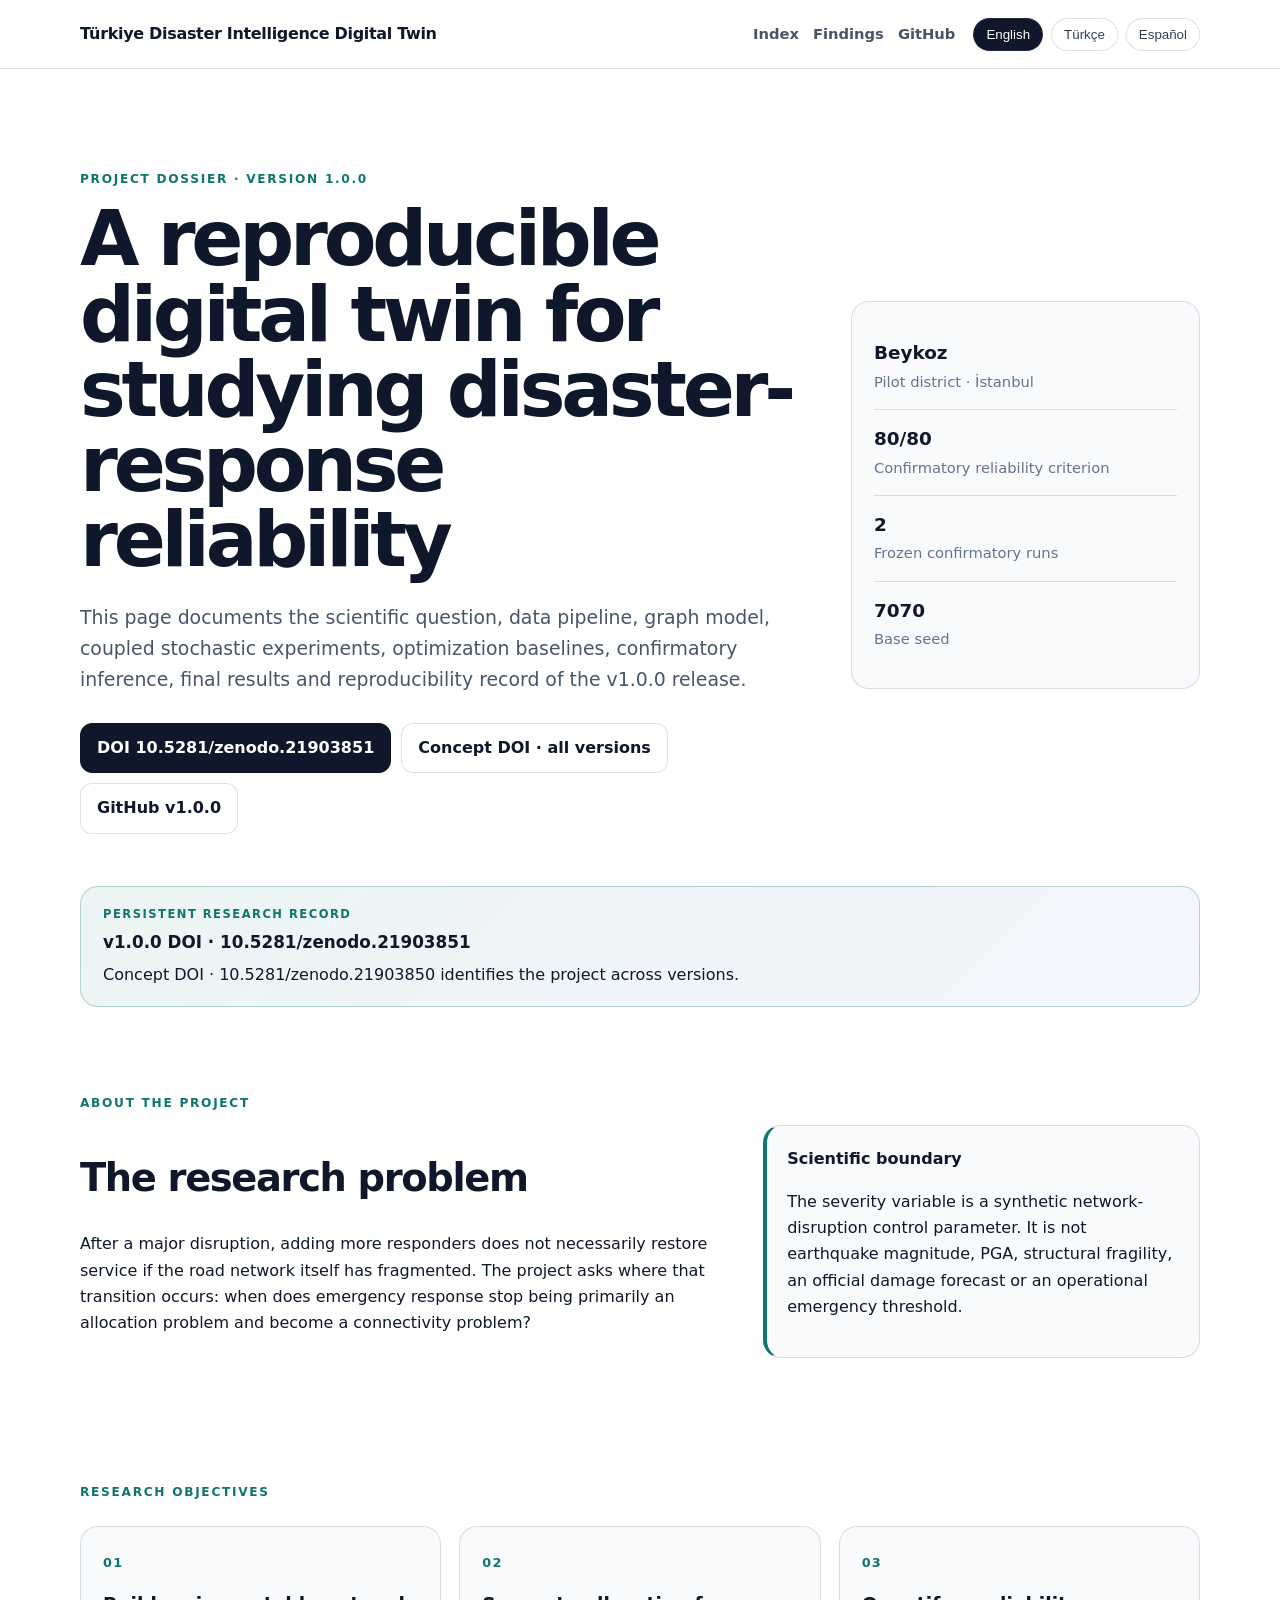
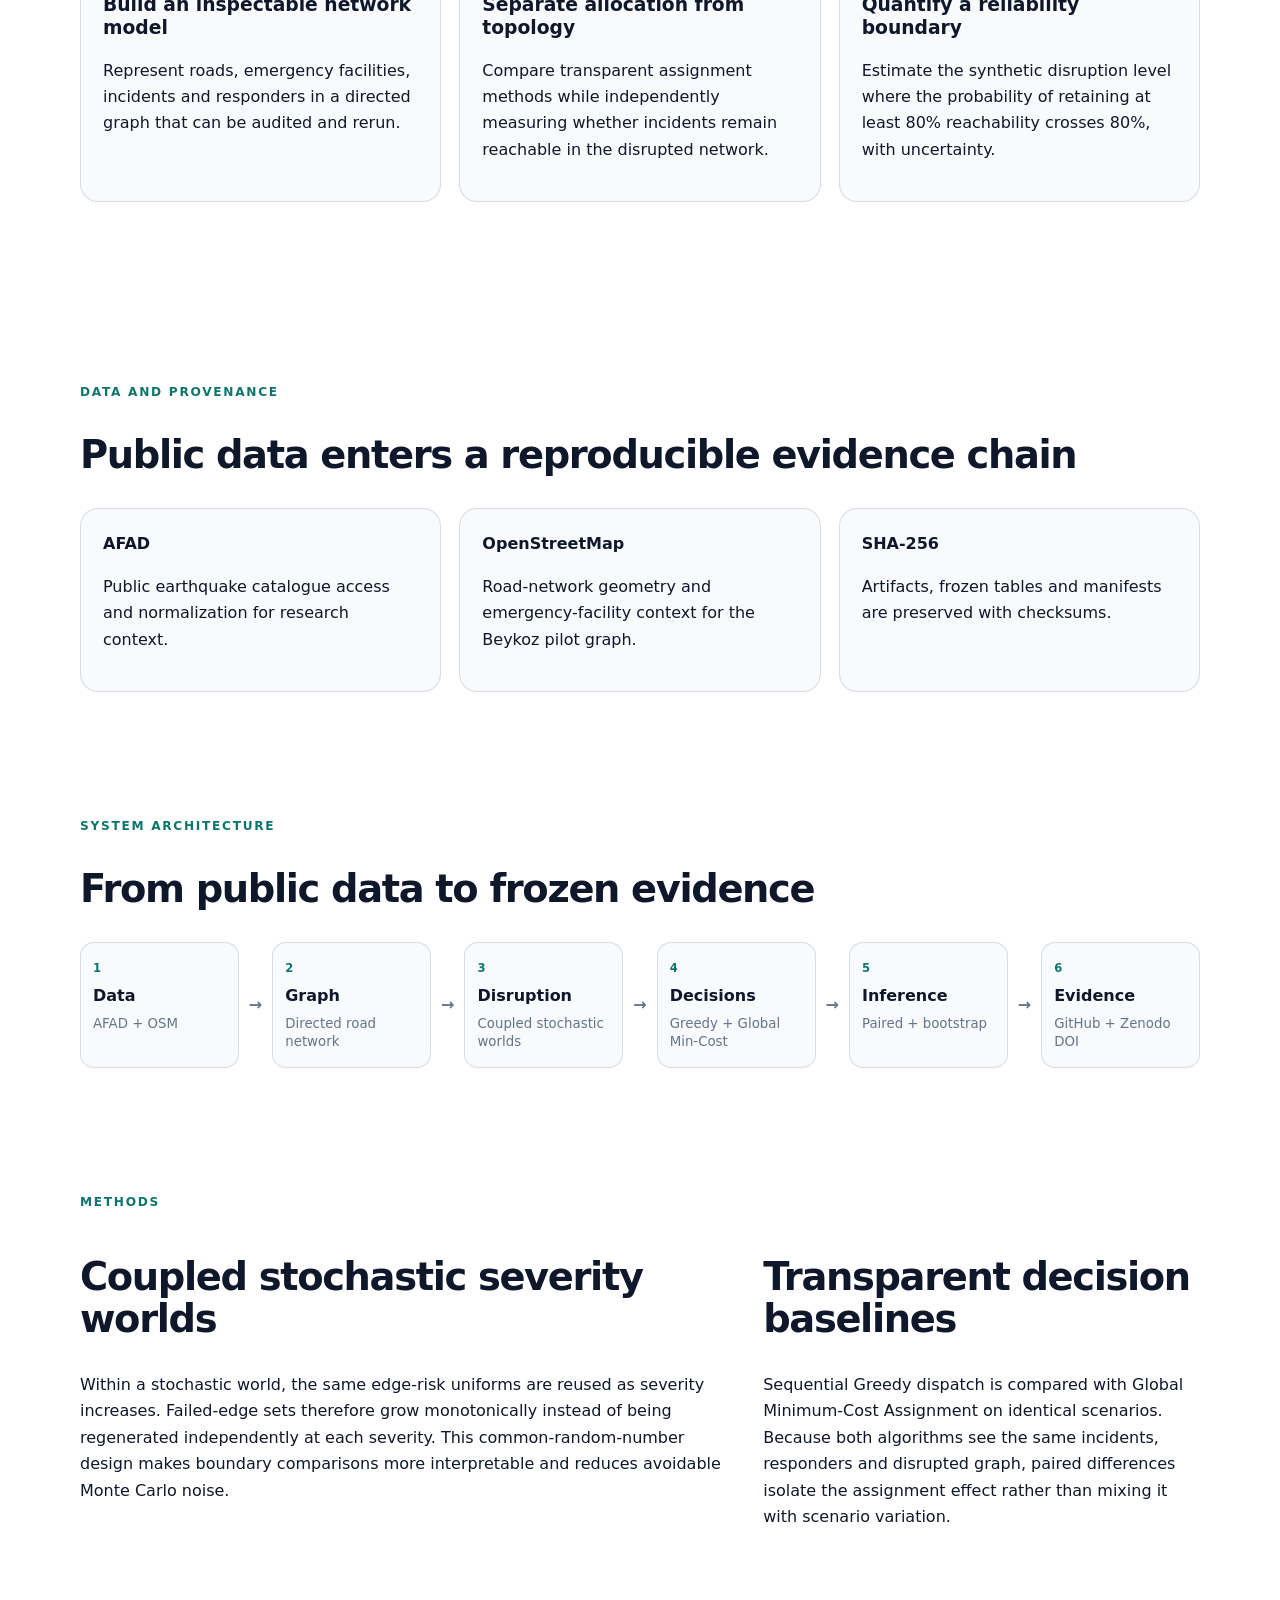
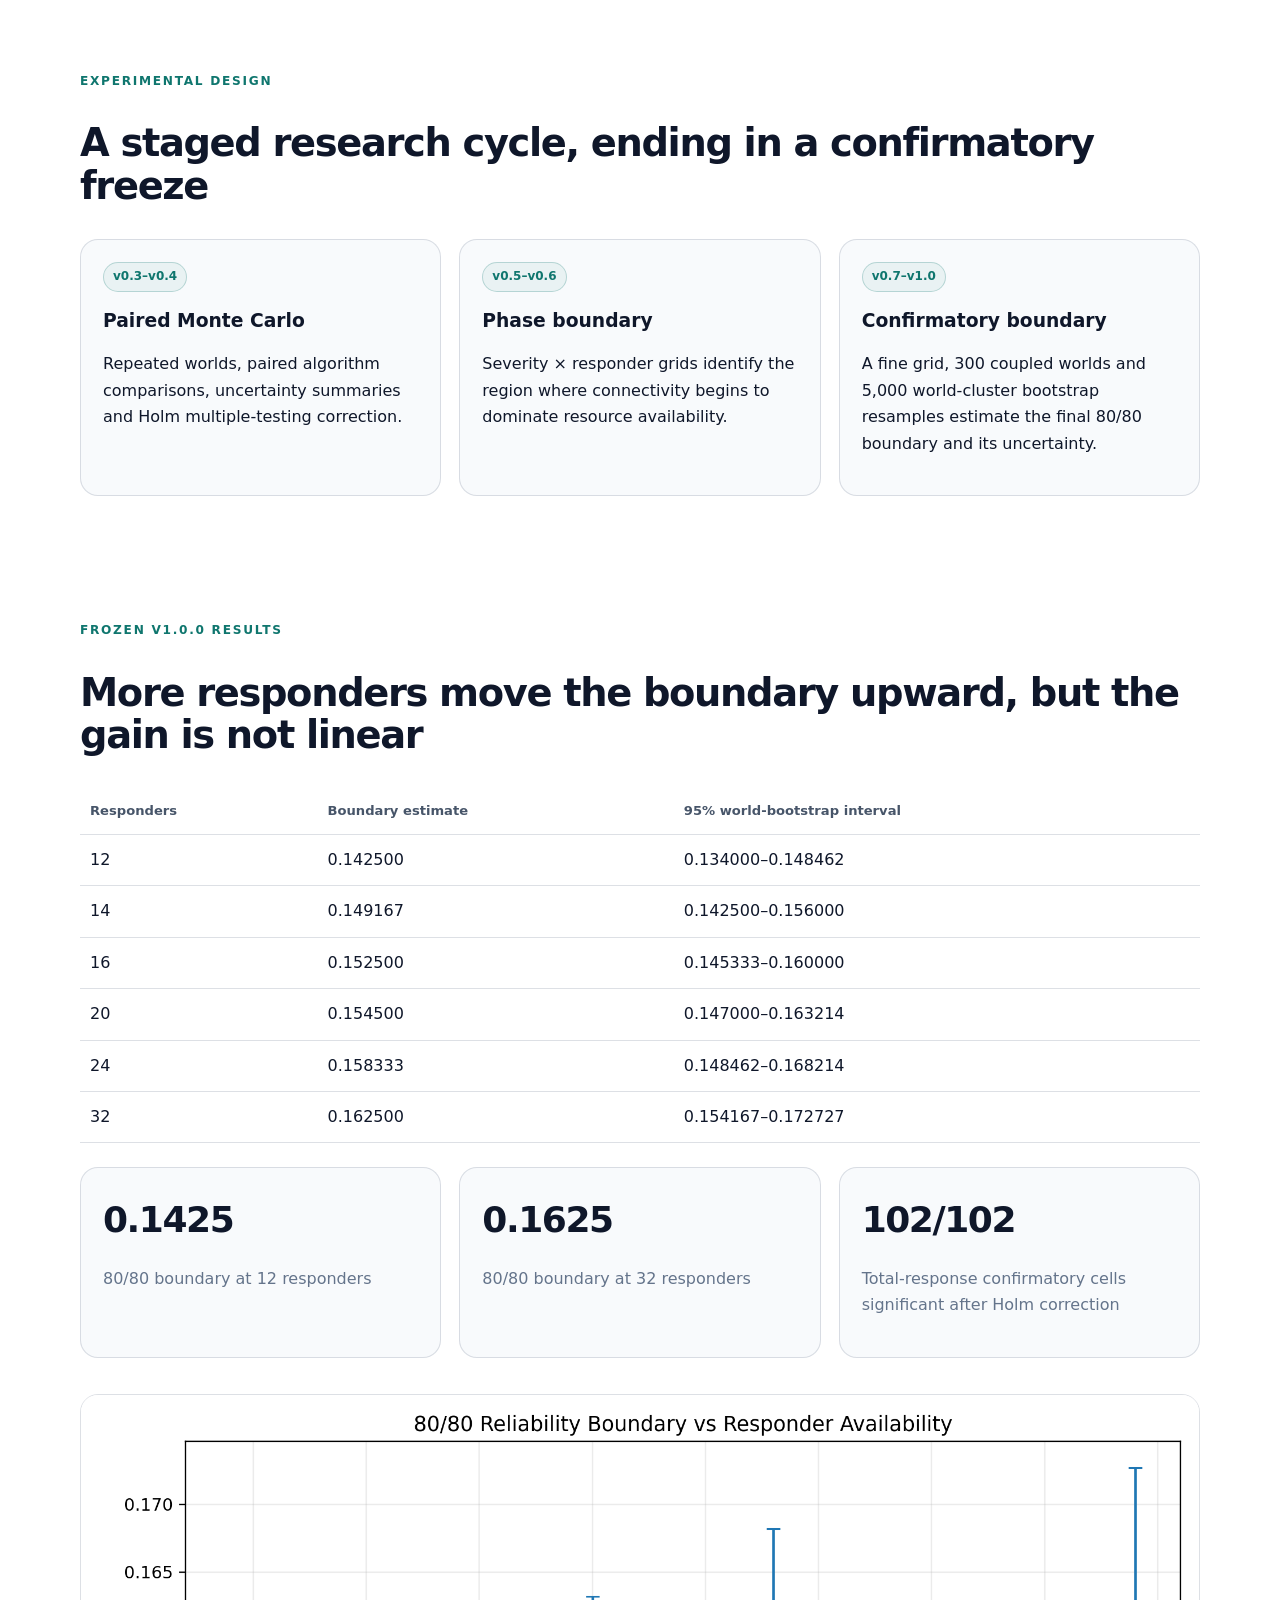
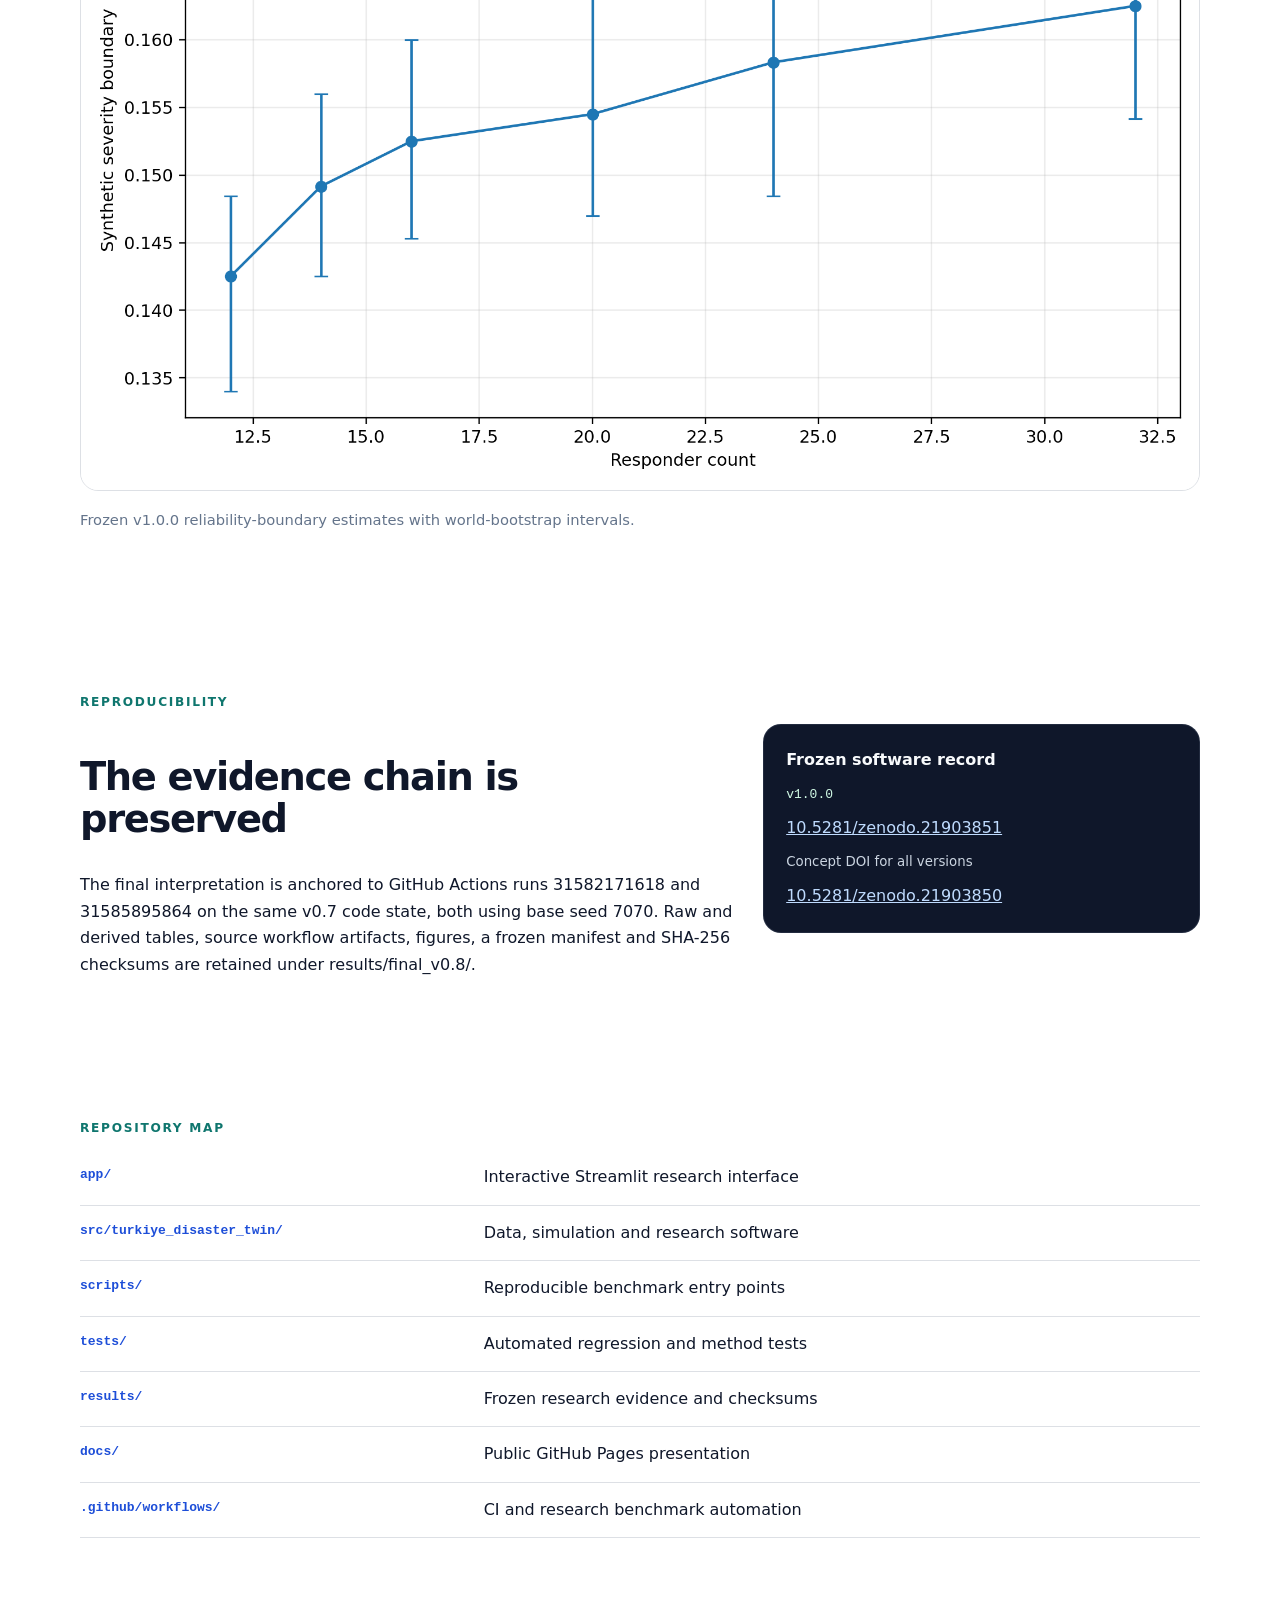
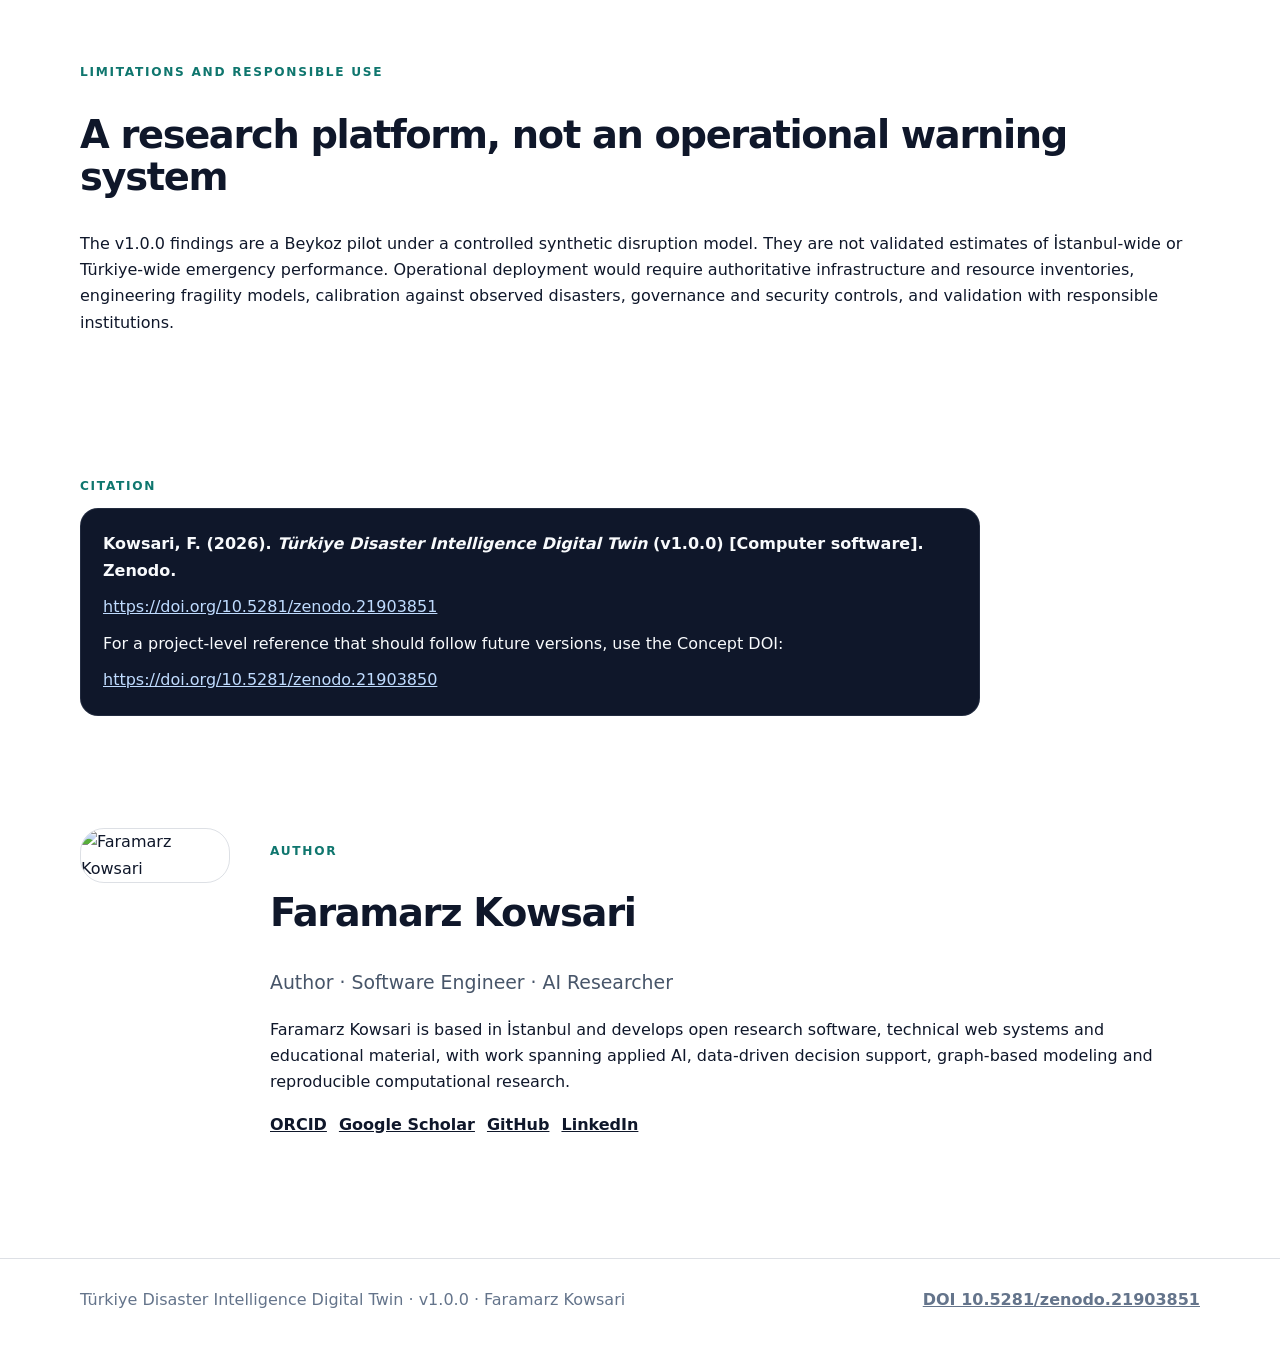
==== docs/project.html @ 9576c562 "Add DOI metadata and complete project documentation" ====
<!doctype html>
<html lang="en">
<head>
  <meta charset="utf-8">
  <meta name="viewport" content="width=device-width,initial-scale=1">
  <title>Project Details | Türkiye Disaster Intelligence Digital Twin v1.0.0</title>
  <meta name="description" content="Detailed architecture, methodology, experimental design, results, reproducibility and citation information for the Türkiye Disaster Intelligence Digital Twin v1.0.0 research release.">
  <meta name="author" content="Faramarz Kowsari">
  <meta name="citation_title" content="Türkiye Disaster Intelligence Digital Twin">
  <meta name="citation_author" content="Faramarz Kowsari">
  <meta name="citation_publication_date" content="2026-08-12">
  <meta name="citation_doi" content="10.5281/zenodo.21903851">
  <meta name="citation_version" content="1.0.0">
  <link rel="cite-as" href="https://doi.org/10.5281/zenodo.21903851">
  <link rel="canonical" href="https://faramarzkowsari.github.io/turkiye-disaster-intelligence-digital-twin/project.html">
  <link rel="stylesheet" href="assets/style.css">
  <script type="application/ld+json">
  {
    "@context": "https://schema.org",
    "@type": "SoftwareSourceCode",
    "name": "Türkiye Disaster Intelligence Digital Twin",
    "version": "1.0.0",
    "identifier": [
      "https://doi.org/10.5281/zenodo.21903851",
      "https://doi.org/10.5281/zenodo.21903850"
    ],
    "codeRepository": "https://github.com/FaramarzKowsari/turkiye-disaster-intelligence-digital-twin",
    "url": "https://faramarzkowsari.github.io/turkiye-disaster-intelligence-digital-twin/project.html",
    "programmingLanguage": "Python",
    "license": "https://opensource.org/license/mit",
    "author": {
      "@type": "Person",
      "name": "Faramarz Kowsari",
      "sameAs": [
        "https://orcid.org/0000-0003-1692-0453",
        "https://github.com/FaramarzKowsari",
        "https://www.linkedin.com/in/faramarzkowsari"
      ]
    }
  }
  </script>
</head>
<body>
<header class="topbar">
  <div class="wrap nav">
    <a class="brand" href="./">Türkiye Disaster Intelligence Digital Twin</a>
    <div class="nav-right">
      <div class="page-links">
        <a href="./" data-en="Index" data-tr="Ana sayfa" data-es="Índice">Index</a>
        <a href="research-findings.html" data-en="Findings" data-tr="Bulgular" data-es="Resultados">Findings</a>
        <a href="https://github.com/FaramarzKowsari/turkiye-disaster-intelligence-digital-twin">GitHub</a>
      </div>
      <div class="lang-switch">
        <button class="lang active" data-lang="en">English</button>
        <button class="lang" data-lang="tr">Türkçe</button>
        <button class="lang" data-lang="es">Español</button>
      </div>
    </div>
  </div>
</header>

<main>
  <section class="hero wrap project-hero">
    <div>
      <p class="eyebrow"
         data-en="PROJECT DOSSIER · VERSION 1.0.0"
         data-tr="PROJE DOSYASI · SÜRÜM 1.0.0"
         data-es="DOSIER DEL PROYECTO · VERSIÓN 1.0.0">PROJECT DOSSIER · VERSION 1.0.0</p>
      <h1 data-en="A reproducible digital twin for studying disaster-response reliability"
          data-tr="Afet müdahale güvenilirliğini incelemek için tekrar üretilebilir bir dijital ikiz"
          data-es="Un gemelo digital reproducible para estudiar la fiabilidad de la respuesta ante desastres">
        A reproducible digital twin for studying disaster-response reliability
      </h1>
      <p class="lead"
         data-en="This page documents the scientific question, data pipeline, graph model, coupled stochastic experiments, optimization baselines, confirmatory inference, final results and reproducibility record of the v1.0.0 release."
         data-tr="Bu sayfa v1.0.0 sürümünün bilimsel sorusunu, veri hattını, graf modelini, eşleştirilmiş stokastik deneylerini, optimizasyon temel yöntemlerini, doğrulayıcı çıkarımını, nihai sonuçlarını ve tekrar üretilebilirlik kaydını belgeler."
         data-es="Esta página documenta la pregunta científica, la canalización de datos, el modelo de grafos, los experimentos estocásticos acoplados, los métodos de optimización, la inferencia confirmatoria, los resultados finales y el registro de reproducibilidad de v1.0.0.">
        This page documents the complete v1.0.0 research chain.
      </p>
      <div class="actions">
        <a class="button primary" href="https://doi.org/10.5281/zenodo.21903851">DOI 10.5281/zenodo.21903851</a>
        <a class="button" href="https://doi.org/10.5281/zenodo.21903850"
           data-en="Concept DOI · all versions" data-tr="Concept DOI · tüm sürümler" data-es="Concept DOI · todas las versiones">Concept DOI · all versions</a>
        <a class="button" href="https://github.com/FaramarzKowsari/turkiye-disaster-intelligence-digital-twin/releases/tag/v1.0.0">GitHub v1.0.0</a>
      </div>
    </div>
    <aside class="hero-card">
      <div class="metric"><strong>Beykoz</strong><span data-en="Pilot district · İstanbul" data-tr="Pilot ilçe · İstanbul" data-es="Distrito piloto · Estambul">Pilot district · İstanbul</span></div>
      <div class="metric"><strong>80/80</strong><span data-en="Confirmatory reliability criterion" data-tr="Doğrulayıcı güvenilirlik ölçütü" data-es="Criterio confirmatorio de fiabilidad">Confirmatory reliability criterion</span></div>
      <div class="metric"><strong>2</strong><span data-en="Frozen confirmatory runs" data-tr="Dondurulmuş doğrulayıcı koşu" data-es="Ejecuciones confirmatorias congeladas">Frozen confirmatory runs</span></div>
      <div class="metric"><strong>7070</strong><span data-en="Base seed" data-tr="Temel tohum" data-es="Semilla base">Base seed</span></div>
    </aside>
  </section>

  <section class="wrap doi-banner">
    <div>
      <span class="kicker" data-en="PERSISTENT RESEARCH RECORD" data-tr="KALICI ARAŞTIRMA KAYDI" data-es="REGISTRO PERSISTENTE DE INVESTIGACIÓN">PERSISTENT RESEARCH RECORD</span>
      <strong>v1.0.0 DOI · 10.5281/zenodo.21903851</strong>
      <span data-en="Concept DOI · 10.5281/zenodo.21903850 identifies the project across versions."
            data-tr="Concept DOI · 10.5281/zenodo.21903850 projenin tüm sürümlerini temsil eder."
            data-es="Concept DOI · 10.5281/zenodo.21903850 identifica el proyecto a través de todas sus versiones.">
        Concept DOI · 10.5281/zenodo.21903850 identifies the project across versions.
      </span>
    </div>
  </section>

  <section class="section wrap" id="about">
    <p class="eyebrow" data-en="ABOUT THE PROJECT" data-tr="PROJE HAKKINDA" data-es="SOBRE EL PROYECTO">ABOUT THE PROJECT</p>
    <div class="two-col">
      <div>
        <h2 data-en="The research problem" data-tr="Araştırma problemi" data-es="El problema de investigación">The research problem</h2>
        <p data-en="After a major disruption, adding more responders does not necessarily restore service if the road network itself has fragmented. The project asks where that transition occurs: when does emergency response stop being primarily an allocation problem and become a connectivity problem?"
           data-tr="Büyük bir kesintiden sonra daha fazla müdahale ekibi eklemek, yol ağı parçalanmışsa hizmeti mutlaka geri getirmez. Proje şu geçişi araştırır: acil müdahale ne zaman ağırlıklı olarak bir kaynak atama problemi olmaktan çıkar ve bağlantılılık problemine dönüşür?"
           data-es="Tras una gran interrupción, añadir más recursos no restablece necesariamente el servicio si la propia red viaria se ha fragmentado. El proyecto estudia dónde aparece esa transición: cuándo la respuesta deja de ser principalmente un problema de asignación y pasa a ser un problema de conectividad.">
          After a major disruption, adding more responders does not necessarily restore service if the road network itself has fragmented.
        </p>
      </div>
      <div class="callout">
        <strong data-en="Scientific boundary" data-tr="Bilimsel sınır" data-es="Límite científico">Scientific boundary</strong>
        <p data-en="The severity variable is a synthetic network-disruption control parameter. It is not earthquake magnitude, PGA, structural fragility, an official damage forecast or an operational emergency threshold."
           data-tr="Severity değişkeni sentetik bir ağ kesintisi kontrol parametresidir. Deprem büyüklüğü, PGA, yapısal kırılganlık, resmî hasar tahmini veya operasyonel acil durum eşiği değildir."
           data-es="La variable de severidad es un parámetro sintético de interrupción de red. No es magnitud sísmica, PGA, fragilidad estructural, una previsión oficial de daños ni un umbral operativo de emergencia.">
          The severity variable is synthetic and must not be interpreted as earthquake magnitude.
        </p>
      </div>
    </div>
  </section>

  <section class="section wrap">
    <p class="eyebrow" data-en="RESEARCH OBJECTIVES" data-tr="ARAŞTIRMA HEDEFLERİ" data-es="OBJETIVOS DE INVESTIGACIÓN">RESEARCH OBJECTIVES</p>
    <div class="grid">
      <article class="card"><span class="index">01</span><h3 data-en="Build an inspectable network model" data-tr="Denetlenebilir ağ modeli kurmak" data-es="Construir un modelo de red inspeccionable">Build an inspectable network model</h3><p data-en="Represent roads, emergency facilities, incidents and responders in a directed graph that can be audited and rerun." data-tr="Yolları, acil tesisleri, olayları ve müdahale ekiplerini denetlenebilir ve yeniden çalıştırılabilir yönlü bir graf içinde temsil etmek." data-es="Representar carreteras, instalaciones de emergencia, incidentes y recursos en un grafo dirigido auditable y reproducible.">Represent the response system as an auditable directed graph.</p></article>
      <article class="card"><span class="index">02</span><h3 data-en="Separate allocation from topology" data-tr="Atamayı topolojiden ayırmak" data-es="Separar asignación y topología">Separate allocation from topology</h3><p data-en="Compare transparent assignment methods while independently measuring whether incidents remain reachable in the disrupted network." data-tr="Şeffaf atama yöntemlerini karşılaştırırken olayların kesintili ağda erişilebilir kalıp kalmadığını bağımsız olarak ölçmek." data-es="Comparar métodos transparentes de asignación midiendo por separado si los incidentes siguen siendo alcanzables en la red interrumpida.">Measure algorithmic efficiency separately from network reachability.</p></article>
      <article class="card"><span class="index">03</span><h3 data-en="Quantify a reliability boundary" data-tr="Güvenilirlik sınırını nicelleştirmek" data-es="Cuantificar una frontera de fiabilidad">Quantify a reliability boundary</h3><p data-en="Estimate the synthetic disruption level where the probability of retaining at least 80% reachability crosses 80%, with uncertainty." data-tr="En az %80 erişilebilirliğin korunma olasılığının %80 sınırını geçtiği sentetik kesinti düzeyini belirsizlikle birlikte tahmin etmek." data-es="Estimar, con incertidumbre, el nivel sintético de interrupción en el que la probabilidad de conservar al menos un 80% de accesibilidad cruza el 80%.">Estimate the 80/80 service-reliability boundary with uncertainty.</p></article>
    </div>
  </section>

  <section class="section wrap" id="data">
    <p class="eyebrow" data-en="DATA AND PROVENANCE" data-tr="VERİ VE KAYNAK İZLENEBİLİRLİĞİ" data-es="DATOS Y PROCEDENCIA">DATA AND PROVENANCE</p>
    <h2 data-en="Public data enters a reproducible evidence chain" data-tr="Açık veri tekrar üretilebilir bir kanıt zincirine girer" data-es="Los datos públicos entran en una cadena reproducible de evidencia">Public data enters a reproducible evidence chain</h2>
    <div class="mini-grid">
      <div class="card"><strong>AFAD</strong><p data-en="Public earthquake catalogue access and normalization for research context." data-tr="Araştırma bağlamı için açık deprem katalog erişimi ve normalizasyonu." data-es="Acceso y normalización del catálogo público de terremotos para contexto de investigación.">Public earthquake catalogue access and normalization.</p></div>
      <div class="card"><strong>OpenStreetMap</strong><p data-en="Road-network geometry and emergency-facility context for the Beykoz pilot graph." data-tr="Beykoz pilot grafı için yol ağı geometrisi ve acil tesis bağlamı." data-es="Geometría de la red viaria y contexto de instalaciones de emergencia para el grafo piloto de Beykoz.">Road-network geometry and emergency-facility context.</p></div>
      <div class="card"><strong>SHA-256</strong><p data-en="Artifacts, frozen tables and manifests are preserved with checksums." data-tr="Artifact'ler, dondurulmuş tablolar ve manifestler checksum ile korunur." data-es="Los artefactos, tablas congeladas y manifiestos se conservan con checksums.">Frozen evidence is accompanied by integrity hashes.</p></div>
    </div>
  </section>

  <section class="section wrap" id="architecture">
    <p class="eyebrow" data-en="SYSTEM ARCHITECTURE" data-tr="SİSTEM MİMARİSİ" data-es="ARQUITECTURA DEL SISTEMA">SYSTEM ARCHITECTURE</p>
    <h2 data-en="From public data to frozen evidence" data-tr="Açık veriden dondurulmuş kanıta" data-es="De datos públicos a evidencia congelada">From public data to frozen evidence</h2>
    <div class="flow">
      <div class="flow-node"><span>1</span><strong data-en="Data" data-tr="Veri" data-es="Datos">Data</strong><small>AFAD + OSM</small></div>
      <div class="flow-arrow">→</div>
      <div class="flow-node"><span>2</span><strong data-en="Graph" data-tr="Graf" data-es="Grafo">Graph</strong><small data-en="Directed road network" data-tr="Yönlü yol ağı" data-es="Red viaria dirigida">Directed road network</small></div>
      <div class="flow-arrow">→</div>
      <div class="flow-node"><span>3</span><strong data-en="Disruption" data-tr="Kesinti" data-es="Interrupción">Disruption</strong><small data-en="Coupled stochastic worlds" data-tr="Eşleştirilmiş stokastik dünyalar" data-es="Mundos estocásticos acoplados">Coupled stochastic worlds</small></div>
      <div class="flow-arrow">→</div>
      <div class="flow-node"><span>4</span><strong data-en="Decisions" data-tr="Kararlar" data-es="Decisiones">Decisions</strong><small>Greedy + Global Min-Cost</small></div>
      <div class="flow-arrow">→</div>
      <div class="flow-node"><span>5</span><strong data-en="Inference" data-tr="Çıkarım" data-es="Inferencia">Inference</strong><small>Paired + bootstrap</small></div>
      <div class="flow-arrow">→</div>
      <div class="flow-node"><span>6</span><strong data-en="Evidence" data-tr="Kanıt" data-es="Evidencia">Evidence</strong><small>GitHub + Zenodo DOI</small></div>
    </div>
  </section>

  <section class="section wrap" id="methods">
    <p class="eyebrow" data-en="METHODS" data-tr="YÖNTEMLER" data-es="MÉTODOS">METHODS</p>
    <div class="two-col">
      <div>
        <h2 data-en="Coupled stochastic severity worlds" data-tr="Eşleştirilmiş stokastik şiddet dünyaları" data-es="Mundos estocásticos de severidad acoplada">Coupled stochastic severity worlds</h2>
        <p data-en="Within a stochastic world, the same edge-risk uniforms are reused as severity increases. Failed-edge sets therefore grow monotonically instead of being regenerated independently at each severity. This common-random-number design makes boundary comparisons more interpretable and reduces avoidable Monte Carlo noise."
           data-tr="Bir stokastik dünya içinde şiddet arttıkça aynı kenar risk uniformları yeniden kullanılır. Böylece başarısız kenar kümeleri her şiddette bağımsız olarak yeniden üretilmek yerine monoton biçimde büyür. Bu ortak rastgele sayı tasarımı sınır karşılaştırmalarını daha yorumlanabilir kılar ve gereksiz Monte Carlo gürültüsünü azaltır."
           data-es="Dentro de un mismo mundo estocástico se reutilizan los mismos uniformes de riesgo de arista a medida que aumenta la severidad. Los conjuntos de aristas fallidas crecen de forma monótona en lugar de regenerarse de manera independiente. El uso de números aleatorios comunes hace más interpretable la comparación de fronteras y reduce ruido Monte Carlo evitable.">
          The same stochastic world is progressively stressed across severity.
        </p>
      </div>
      <div>
        <h2 data-en="Transparent decision baselines" data-tr="Şeffaf karar temel yöntemleri" data-es="Métodos de decisión transparentes">Transparent decision baselines</h2>
        <p data-en="Sequential Greedy dispatch is compared with Global Minimum-Cost Assignment on identical scenarios. Because both algorithms see the same incidents, responders and disrupted graph, paired differences isolate the assignment effect rather than mixing it with scenario variation."
           data-tr="Sıralı Greedy ataması, aynı senaryolarda Global Minimum-Cost Assignment ile karşılaştırılır. Her iki algoritma aynı olayları, ekipleri ve kesintili grafı gördüğü için eşleştirilmiş farklar senaryo değişkenliğini değil atama etkisini izole eder."
           data-es="El despacho Greedy secuencial se compara con Global Minimum-Cost Assignment sobre escenarios idénticos. Como ambos algoritmos observan los mismos incidentes, recursos y grafo interrumpido, las diferencias emparejadas aíslan el efecto de asignación en lugar de mezclarlo con la variación del escenario.">
          Greedy and Global Minimum-Cost Assignment are compared on identical scenarios.
        </p>
      </div>
    </div>
  </section>

  <section class="section wrap" id="experiments">
    <p class="eyebrow" data-en="EXPERIMENTAL DESIGN" data-tr="DENEY TASARIMI" data-es="DISEÑO EXPERIMENTAL">EXPERIMENTAL DESIGN</p>
    <h2 data-en="A staged research cycle, ending in a confirmatory freeze" data-tr="Doğrulayıcı dondurma ile biten aşamalı araştırma döngüsü" data-es="Un ciclo de investigación por etapas que termina en una congelación confirmatoria">A staged research cycle, ending in a confirmatory freeze</h2>
    <div class="step-grid">
      <article class="card"><span class="pill">v0.3–v0.4</span><h3 data-en="Paired Monte Carlo" data-tr="Eşleştirilmiş Monte Carlo" data-es="Monte Carlo emparejado">Paired Monte Carlo</h3><p data-en="Repeated worlds, paired algorithm comparisons, uncertainty summaries and Holm multiple-testing correction." data-tr="Tekrarlanan dünyalar, eşleştirilmiş algoritma karşılaştırmaları, belirsizlik özetleri ve Holm çoklu test düzeltmesi." data-es="Mundos repetidos, comparaciones emparejadas, resúmenes de incertidumbre y corrección de Holm.">Repeated-world inference and corrected paired comparisons.</p></article>
      <article class="card"><span class="pill">v0.5–v0.6</span><h3 data-en="Phase boundary" data-tr="Faz sınırı" data-es="Frontera de fase">Phase boundary</h3><p data-en="Severity × responder grids identify the region where connectivity begins to dominate resource availability." data-tr="Şiddet × ekip ızgaraları, bağlantılılığın kaynak mevcudiyetine baskın olmaya başladığı bölgeyi belirler." data-es="Las cuadrículas severidad × recursos identifican la zona donde la conectividad empieza a dominar la disponibilidad de recursos.">Severity-resource grids expose a transition region.</p></article>
      <article class="card"><span class="pill">v0.7–v1.0</span><h3 data-en="Confirmatory boundary" data-tr="Doğrulayıcı sınır" data-es="Frontera confirmatoria">Confirmatory boundary</h3><p data-en="A fine grid, 300 coupled worlds and 5,000 world-cluster bootstrap resamples estimate the final 80/80 boundary and its uncertainty." data-tr="İnce ızgara, 300 eşleştirilmiş dünya ve 5.000 dünya-küme bootstrap yeniden örneklemesi nihai 80/80 sınırını ve belirsizliğini tahmin eder." data-es="Una cuadrícula fina, 300 mundos acoplados y 5.000 remuestreos bootstrap por mundo estiman la frontera final 80/80 y su incertidumbre.">Fine-grid confirmation closes the final boundary.</p></article>
    </div>
  </section>

  <section class="section wrap" id="results">
    <p class="eyebrow" data-en="FROZEN V1.0.0 RESULTS" data-tr="DONDURULMUŞ V1.0.0 SONUÇLARI" data-es="RESULTADOS CONGELADOS DE V1.0.0">FROZEN V1.0.0 RESULTS</p>
    <h2 data-en="More responders move the boundary upward, but the gain is not linear" data-tr="Daha fazla ekip sınırı yükseltir; ancak kazanç doğrusal değildir" data-es="Más recursos elevan la frontera, pero la ganancia no es lineal">More responders move the boundary upward, but the gain is not linear</h2>
    <div class="table-wrap">
      <table>
        <thead><tr><th data-en="Responders" data-tr="Müdahale ekibi" data-es="Recursos">Responders</th><th data-en="Boundary estimate" data-tr="Sınır tahmini" data-es="Frontera estimada">Boundary estimate</th><th data-en="95% world-bootstrap interval" data-tr="%95 dünya-bootstrap aralığı" data-es="Intervalo bootstrap por mundo del 95%">95% world-bootstrap interval</th></tr></thead>
        <tbody>
          <tr><td>12</td><td>0.142500</td><td>0.134000–0.148462</td></tr>
          <tr><td>14</td><td>0.149167</td><td>0.142500–0.156000</td></tr>
          <tr><td>16</td><td>0.152500</td><td>0.145333–0.160000</td></tr>
          <tr><td>20</td><td>0.154500</td><td>0.147000–0.163214</td></tr>
          <tr><td>24</td><td>0.158333</td><td>0.148462–0.168214</td></tr>
          <tr><td>32</td><td>0.162500</td><td>0.154167–0.172727</td></tr>
        </tbody>
      </table>
    </div>
    <div class="finding-grid top-gap">
      <div class="card"><div class="big-number">0.1425</div><p class="muted" data-en="80/80 boundary at 12 responders" data-tr="12 ekipte 80/80 sınırı" data-es="Frontera 80/80 con 12 recursos">80/80 boundary at 12 responders</p></div>
      <div class="card"><div class="big-number">0.1625</div><p class="muted" data-en="80/80 boundary at 32 responders" data-tr="32 ekipte 80/80 sınırı" data-es="Frontera 80/80 con 32 recursos">80/80 boundary at 32 responders</p></div>
      <div class="card"><div class="big-number">102/102</div><p class="muted" data-en="Total-response confirmatory cells significant after Holm correction" data-tr="Holm düzeltmesi sonrası anlamlı toplam müdahale hücreleri" data-es="Celdas confirmatorias de respuesta total significativas tras Holm">Confirmatory cells significant after Holm correction</p></div>
    </div>
    <figure><img src="assets/research/boundary_vs_responders.png" alt="Reliability boundary versus responder availability"><figcaption data-en="Frozen v1.0.0 reliability-boundary estimates with world-bootstrap intervals." data-tr="Dünya-bootstrap aralıklarıyla dondurulmuş v1.0.0 güvenilirlik sınırı tahminleri." data-es="Estimaciones congeladas de la frontera de fiabilidad v1.0.0 con intervalos bootstrap por mundo.">Frozen reliability-boundary estimates.</figcaption></figure>
  </section>

  <section class="section wrap" id="reproducibility">
    <p class="eyebrow" data-en="REPRODUCIBILITY" data-tr="TEKRAR ÜRETİLEBİLİRLİK" data-es="REPRODUCIBILIDAD">REPRODUCIBILITY</p>
    <div class="two-col">
      <div>
        <h2 data-en="The evidence chain is preserved" data-tr="Kanıt zinciri korunur" data-es="La cadena de evidencia se conserva">The evidence chain is preserved</h2>
        <p data-en="The final interpretation is anchored to GitHub Actions runs 31582171618 and 31585895864 on the same v0.7 code state, both using base seed 7070. Raw and derived tables, source workflow artifacts, figures, a frozen manifest and SHA-256 checksums are retained under results/final_v0.8/."
           data-tr="Nihai yorum aynı v0.7 kod durumunda, 7070 temel tohumu ile çalışan 31582171618 ve 31585895864 GitHub Actions koşularına dayanır. Ham ve türetilmiş tablolar, workflow artifact'leri, şekiller, dondurulmuş manifest ve SHA-256 checksum'ları results/final_v0.8/ altında korunur."
           data-es="La interpretación final está anclada a las ejecuciones de GitHub Actions 31582171618 y 31585895864 sobre el mismo estado de código v0.7 y semilla base 7070. Las tablas, artefactos, figuras, manifiesto congelado y checksums SHA-256 se conservan en results/final_v0.8/.">
          The final evidence is traceable to two frozen GitHub Actions runs.
        </p>
      </div>
      <div class="citation-box">
        <strong data-en="Frozen software record" data-tr="Dondurulmuş yazılım kaydı" data-es="Registro de software congelado">Frozen software record</strong>
        <code>v1.0.0</code>
        <a href="https://doi.org/10.5281/zenodo.21903851">10.5281/zenodo.21903851</a>
        <small data-en="Concept DOI for all versions" data-tr="Tüm sürümler için Concept DOI" data-es="Concept DOI para todas las versiones">Concept DOI for all versions</small>
        <a href="https://doi.org/10.5281/zenodo.21903850">10.5281/zenodo.21903850</a>
      </div>
    </div>
  </section>

  <section class="section wrap" id="repository">
    <p class="eyebrow" data-en="REPOSITORY MAP" data-tr="REPOSITORY HARİTASI" data-es="MAPA DEL REPOSITORIO">REPOSITORY MAP</p>
    <div class="codepath"><code>app/</code><span data-en="Interactive Streamlit research interface" data-tr="Etkileşimli Streamlit araştırma arayüzü" data-es="Interfaz interactiva de investigación Streamlit">Interactive Streamlit research interface</span></div>
    <div class="codepath"><code>src/turkiye_disaster_twin/</code><span data-en="Data, simulation and research software" data-tr="Veri, simülasyon ve araştırma yazılımı" data-es="Software de datos, simulación e investigación">Data, simulation and research software</span></div>
    <div class="codepath"><code>scripts/</code><span data-en="Reproducible benchmark entry points" data-tr="Tekrar üretilebilir benchmark giriş noktaları" data-es="Puntos de entrada reproducibles para benchmarks">Reproducible benchmark entry points</span></div>
    <div class="codepath"><code>tests/</code><span data-en="Automated regression and method tests" data-tr="Otomatik regresyon ve yöntem testleri" data-es="Pruebas automatizadas de regresión y método">Automated regression and method tests</span></div>
    <div class="codepath"><code>results/</code><span data-en="Frozen research evidence and checksums" data-tr="Dondurulmuş araştırma kanıtı ve checksum'lar" data-es="Evidencia congelada y checksums">Frozen research evidence and checksums</span></div>
    <div class="codepath"><code>docs/</code><span data-en="Public GitHub Pages presentation" data-tr="Açık GitHub Pages sunumu" data-es="Presentación pública en GitHub Pages">Public GitHub Pages presentation</span></div>
    <div class="codepath"><code>.github/workflows/</code><span data-en="CI and research benchmark automation" data-tr="CI ve araştırma benchmark otomasyonu" data-es="Automatización de CI y benchmarks">CI and research benchmark automation</span></div>
  </section>

  <section class="section wrap" id="limitations">
    <p class="eyebrow" data-en="LIMITATIONS AND RESPONSIBLE USE" data-tr="SINIRLILIKLAR VE SORUMLU KULLANIM" data-es="LIMITACIONES Y USO RESPONSABLE">LIMITATIONS AND RESPONSIBLE USE</p>
    <h2 data-en="A research platform, not an operational warning system" data-tr="Operasyonel uyarı sistemi değil, araştırma platformu" data-es="Una plataforma de investigación, no un sistema operativo de alerta">A research platform, not an operational warning system</h2>
    <p data-en="The v1.0.0 findings are a Beykoz pilot under a controlled synthetic disruption model. They are not validated estimates of İstanbul-wide or Türkiye-wide emergency performance. Operational deployment would require authoritative infrastructure and resource inventories, engineering fragility models, calibration against observed disasters, governance and security controls, and validation with responsible institutions."
       data-tr="v1.0.0 bulguları kontrollü sentetik kesinti modeli altındaki Beykoz pilotuna aittir. İstanbul veya Türkiye geneline doğrulanmış acil müdahale performansı tahminleri değildir. Operasyonel kullanım; yetkili altyapı ve kaynak envanterlerini, mühendislik kırılganlık modellerini, gerçek afetlerle kalibrasyonu, yönetişim ve güvenlik kontrollerini ve sorumlu kurumlarla doğrulamayı gerektirir."
       data-es="Los resultados de v1.0.0 corresponden a un piloto de Beykoz bajo un modelo sintético controlado. No constituyen estimaciones validadas del rendimiento de emergencia para todo Estambul o Türkiye. Un despliegue operativo requeriría inventarios oficiales, modelos de fragilidad de ingeniería, calibración con desastres observados, controles de gobernanza y seguridad y validación institucional.">
      The results demonstrate a reproducible computational method rather than validated operational performance.
    </p>
  </section>

  <section class="section wrap" id="citation">
    <p class="eyebrow" data-en="CITATION" data-tr="ATIF" data-es="CITA">CITATION</p>
    <div class="citation-box wide">
      <strong>Kowsari, F. (2026). <em>Türkiye Disaster Intelligence Digital Twin</em> (v1.0.0) [Computer software]. Zenodo.</strong>
      <a href="https://doi.org/10.5281/zenodo.21903851">https://doi.org/10.5281/zenodo.21903851</a>
      <span data-en="For a project-level reference that should follow future versions, use the Concept DOI:"
            data-tr="Gelecekteki sürümleri de takip edecek proje düzeyi atıf için Concept DOI kullanın:"
            data-es="Para una referencia al proyecto que siga las versiones futuras, utilice el Concept DOI:">
        For a project-level reference that should follow future versions, use the Concept DOI:
      </span>
      <a href="https://doi.org/10.5281/zenodo.21903850">https://doi.org/10.5281/zenodo.21903850</a>
    </div>
  </section>

  <section class="section wrap author" id="author">
    <img src="https://avatars.githubusercontent.com/u/105053743?v=4&s=512" alt="Faramarz Kowsari">
    <div>
      <p class="eyebrow" data-en="AUTHOR" data-tr="YAZAR" data-es="AUTOR">AUTHOR</p>
      <h2>Faramarz Kowsari</h2>
      <p class="lead" data-en="Author · Software Engineer · AI Researcher" data-tr="Yazar · Yazılım Mühendisi · Yapay Zekâ Araştırmacısı" data-es="Autor · Ingeniero de Software · Investigador en Inteligencia Artificial">Author · Software Engineer · AI Researcher</p>
      <p data-en="Faramarz Kowsari is based in İstanbul and develops open research software, technical web systems and educational material, with work spanning applied AI, data-driven decision support, graph-based modeling and reproducible computational research."
         data-tr="Faramarz Kowsari İstanbul'da yaşamaktadır; uygulamalı yapay zekâ, veriye dayalı karar desteği, graf tabanlı modelleme ve tekrar üretilebilir hesaplamalı araştırma alanlarında açık araştırma yazılımları, teknik web sistemleri ve eğitim materyalleri geliştirir."
         data-es="Faramarz Kowsari reside en Estambul y desarrolla software abierto de investigación, sistemas web técnicos y material educativo, con trabajo en IA aplicada, apoyo a decisiones basado en datos, modelado con grafos e investigación computacional reproducible.">
        Faramarz Kowsari is based in İstanbul and develops open research software and technical research systems.
      </p>
      <div class="profiles">
        <a href="https://orcid.org/0000-0003-1692-0453">ORCID</a>
        <a href="https://scholar.google.com/citations?user=G7tP5WMAAAAJ&hl=en">Google Scholar</a>
        <a href="https://github.com/FaramarzKowsari">GitHub</a>
        <a href="https://www.linkedin.com/in/faramarzkowsari">LinkedIn</a>
      </div>
    </div>
  </section>
</main>

<footer>
  <div class="wrap footer-grid">
    <span>Türkiye Disaster Intelligence Digital Twin · v1.0.0 · Faramarz Kowsari</span>
    <a href="https://doi.org/10.5281/zenodo.21903851">DOI 10.5281/zenodo.21903851</a>
  </div>
</footer>
<script src="assets/site.js"></script>
</body>
</html>
---- docs/assets/style.css ----
:root {
  --max: 1120px;
  --radius: 18px;
  --line: rgba(100, 116, 139, .22);
  --muted: #64748b;
  --surface: #f8fafc;
  --accent: #0f766e;
  --accent2: #1d4ed8;
  color-scheme: light;
}
* { box-sizing: border-box; }
html { scroll-behavior: smooth; }
body {
  margin: 0;
  font-family: Inter, ui-sans-serif, system-ui, -apple-system, BlinkMacSystemFont, "Segoe UI", sans-serif;
  color: #0f172a;
  background: #fff;
  line-height: 1.65;
}
a { color: inherit; }
.wrap { width: min(var(--max), calc(100% - 40px)); margin: 0 auto; }
.topbar {
  position: sticky; top: 0; z-index: 20;
  backdrop-filter: blur(16px);
  background: rgba(255,255,255,.9);
  border-bottom: 1px solid var(--line);
}
.nav { min-height: 68px; display: flex; align-items: center; justify-content: space-between; gap: 20px; }
.brand { text-decoration: none; font-weight: 800; letter-spacing: -.02em; }
.lang-switch { display: flex; gap: 8px; }
.lang {
  border: 1px solid var(--line); border-radius: 999px; background: white;
  padding: 8px 12px; cursor: pointer; color: #334155;
}
.lang.active { background: #0f172a; color: white; }
.hero {
  display: grid; grid-template-columns: 1.45fr .7fr; gap: 48px;
  align-items: center; padding: 88px 0 64px;
}
.eyebrow { font-size: .76rem; letter-spacing: .14em; font-weight: 800; color: var(--accent); }
h1 { font-size: clamp(2.6rem, 6vw, 5.6rem); line-height: .98; letter-spacing: -.055em; margin: 12px 0 24px; }
h2 { font-size: clamp(1.8rem, 3vw, 3rem); line-height: 1.1; letter-spacing: -.035em; }
h3 { line-height: 1.2; }
.lead { font-size: 1.18rem; color: #475569; max-width: 780px; }
.actions { display: flex; flex-wrap: wrap; gap: 10px; margin-top: 28px; }
.button {
  text-decoration: none; border: 1px solid var(--line); padding: 11px 16px;
  border-radius: 12px; font-weight: 700; background: white;
}
.button.primary { background: #0f172a; color: white; border-color: #0f172a; }
.hero-card, .callout, .card {
  border: 1px solid var(--line); border-radius: var(--radius); background: var(--surface);
}
.hero-card { padding: 22px; }
.metric { padding: 14px 0; border-bottom: 1px solid var(--line); }
.metric:last-child { border-bottom: 0; }
.metric strong { display: block; font-size: 1.15rem; }
.metric span { color: var(--muted); font-size: .92rem; }
.section { padding: 56px 0; }
.grid { display: grid; grid-template-columns: repeat(3, 1fr); gap: 18px; padding: 12px 0 56px; }
.card { padding: 22px; }
.index { color: var(--accent); font-weight: 800; font-size: .8rem; letter-spacing: .1em; }
.finding-grid { display: grid; grid-template-columns: repeat(3, 1fr); gap: 18px; }
.big-number { font-size: 2.25rem; font-weight: 850; letter-spacing: -.04em; }
.muted { color: var(--muted); }
.table-wrap { overflow-x: auto; }
table { width: 100%; border-collapse: collapse; }
th, td { text-align: left; padding: 12px 10px; border-bottom: 1px solid var(--line); white-space: nowrap; }
th { font-size: .82rem; color: #475569; }
figure { margin: 36px 0; }
figure img { width: 100%; height: auto; border: 1px solid var(--line); border-radius: var(--radius); }
figcaption { color: var(--muted); font-size: .92rem; margin-top: 8px; }
.callout { padding: 20px; border-left: 4px solid var(--accent); }
.author { display: grid; grid-template-columns: 160px 1fr; gap: 30px; align-items: start; }
.author img { width: 150px; border-radius: 24px; border: 1px solid var(--line); }
.profiles { display: flex; flex-wrap: wrap; gap: 12px; }
.profiles a { font-weight: 700; }
footer { margin-top: 64px; border-top: 1px solid var(--line); color: var(--muted); }
footer .wrap { padding: 28px 0 44px; }
@media (max-width: 820px) {
  .hero { grid-template-columns: 1fr; padding-top: 56px; }
  .grid, .finding-grid { grid-template-columns: 1fr; }
  .author { grid-template-columns: 1fr; }
}
@media (max-width: 600px) {
  .nav { align-items: flex-start; flex-direction: column; padding: 12px 0; }
  .lang-switch { width: 100%; overflow-x: auto; }
}

/* v1.0 DOI + project documentation extensions */
.nav-right { display: flex; align-items: center; gap: 18px; }
.page-links { display: flex; align-items: center; gap: 14px; font-size: .92rem; }
.page-links a { text-decoration: none; font-weight: 700; color: #475569; }
.page-links a:hover { color: #0f172a; }
.project-hero { padding-bottom: 42px; }
.doi-banner {
  margin-top: 10px;
  margin-bottom: 18px;
  padding: 18px 22px;
  border: 1px solid rgba(15, 118, 110, .28);
  border-radius: var(--radius);
  background: linear-gradient(135deg, rgba(15,118,110,.08), rgba(29,78,216,.05));
}
.doi-banner > div { display: grid; gap: 5px; }
.doi-banner strong { font-size: 1.05rem; }
.doi-banner a { text-decoration: none; }
.kicker { font-size: .72rem; letter-spacing: .13em; font-weight: 850; color: var(--accent); }
.two-col { display: grid; grid-template-columns: 1.2fr .8fr; gap: 28px; align-items: start; }
.mini-grid { display: grid; grid-template-columns: repeat(3, 1fr); gap: 18px; }
.step-grid { display: grid; grid-template-columns: repeat(3, 1fr); gap: 18px; }
.pill {
  display: inline-block; border: 1px solid rgba(15,118,110,.24); border-radius: 999px;
  padding: 4px 9px; font-size: .75rem; font-weight: 800; color: var(--accent); background: rgba(15,118,110,.06);
}
.flow {
  display: grid; grid-template-columns: 1fr auto 1fr auto 1fr auto 1fr auto 1fr auto 1fr;
  gap: 10px; align-items: stretch; margin-top: 28px;
}
.flow-node {
  border: 1px solid var(--line); border-radius: 14px; padding: 16px 12px; background: var(--surface);
  display: flex; flex-direction: column; gap: 5px; min-width: 0;
}
.flow-node span { font-size: .72rem; font-weight: 850; color: var(--accent); }
.flow-node small { color: var(--muted); line-height: 1.35; }
.flow-arrow { display: flex; align-items: center; color: var(--muted); font-weight: 850; }
.citation-box {
  border: 1px solid var(--line); border-radius: var(--radius); padding: 22px; background: #0f172a; color: #f8fafc;
  display: grid; gap: 10px;
}
.citation-box a { color: #bfdbfe; word-break: break-all; }
.citation-box code { color: #d1fae5; }
.citation-box small { color: #cbd5e1; }
.citation-box.wide { max-width: 900px; }
.codepath {
  display: grid; grid-template-columns: minmax(200px, .7fr) 1.3fr; gap: 18px;
  padding: 14px 0; border-bottom: 1px solid var(--line);
}
.codepath code { font-weight: 800; color: var(--accent2); }
.top-gap { margin-top: 24px; }
.footer-grid { display: flex; justify-content: space-between; gap: 20px; flex-wrap: wrap; }
.footer-grid a { font-weight: 700; }

@media (max-width: 940px) {
  .flow { grid-template-columns: 1fr; }
  .flow-arrow { justify-content: center; transform: rotate(90deg); }
  .two-col, .mini-grid, .step-grid { grid-template-columns: 1fr; }
  .nav-right { align-items: flex-end; flex-direction: column-reverse; }
}
@media (max-width: 700px) {
  .page-links { flex-wrap: wrap; }
  .codepath { grid-template-columns: 1fr; gap: 6px; }
  .nav-right { width: 100%; align-items: flex-start; }
}
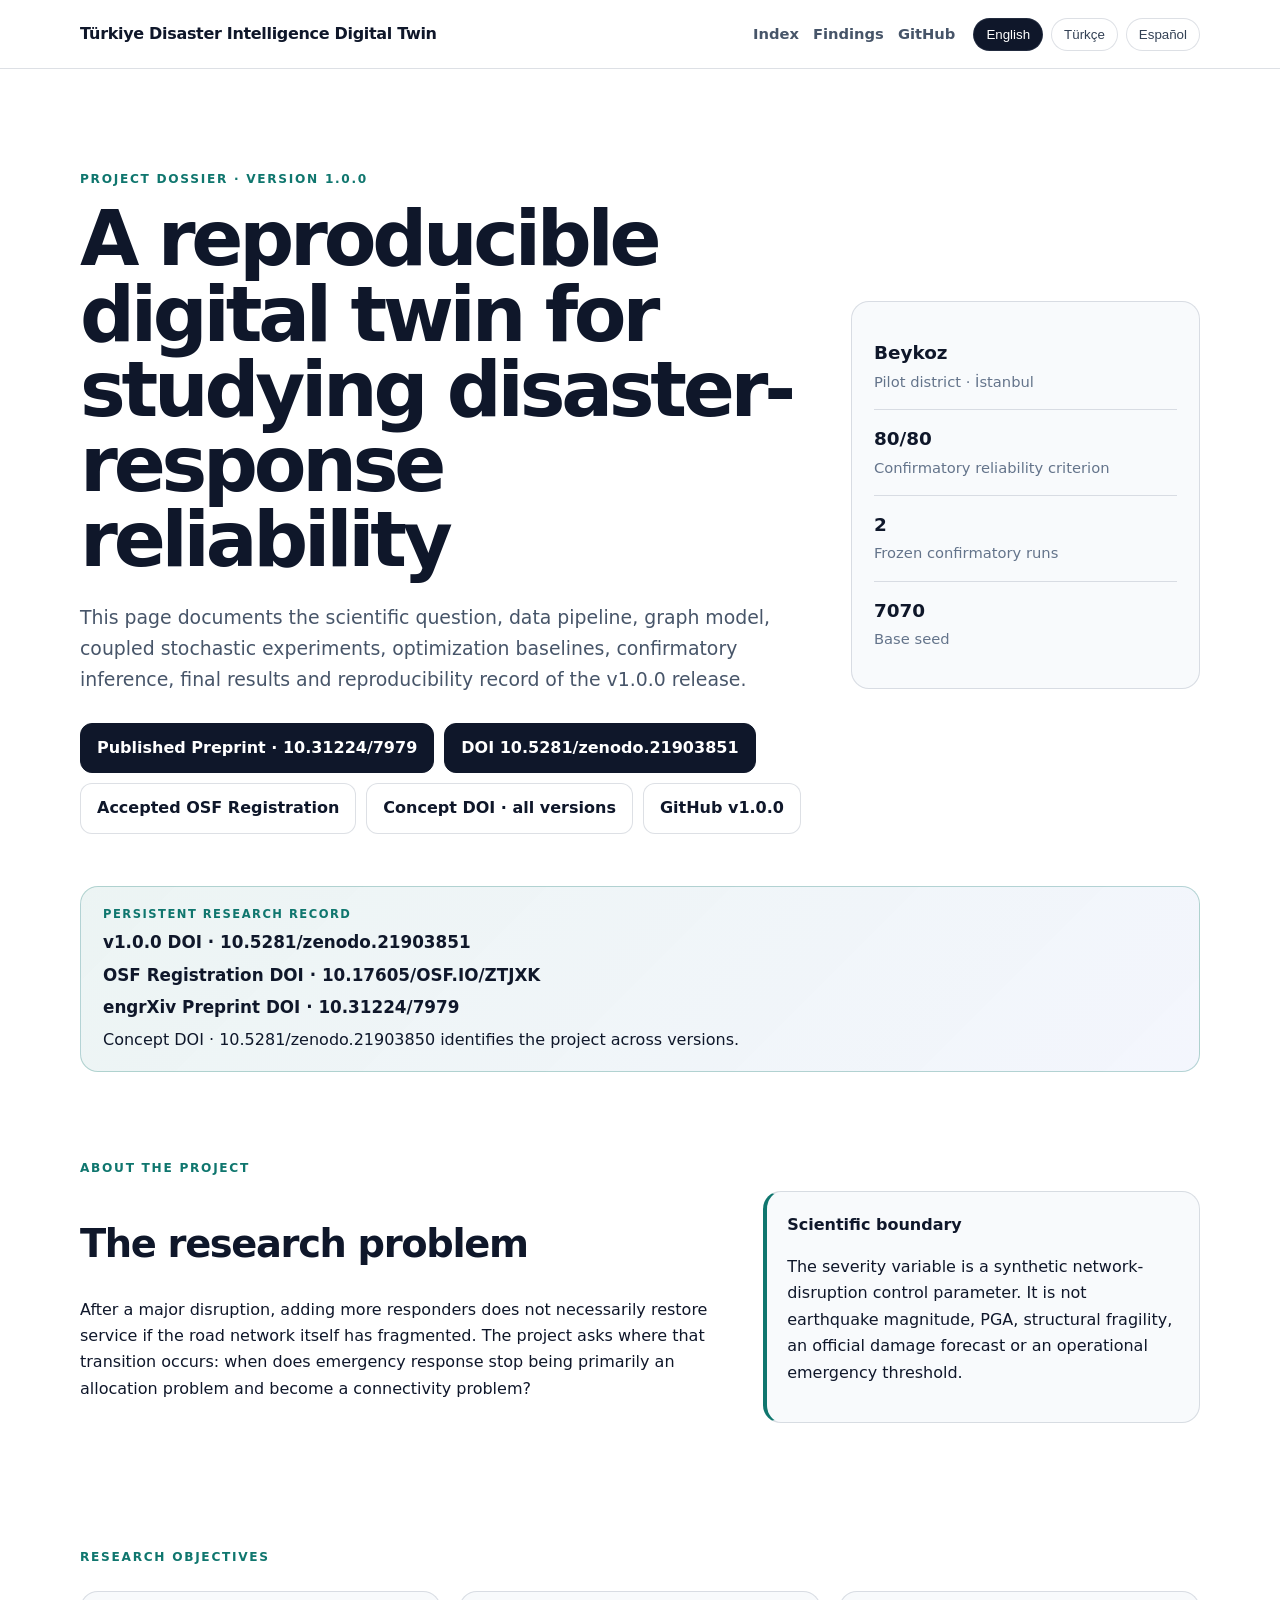
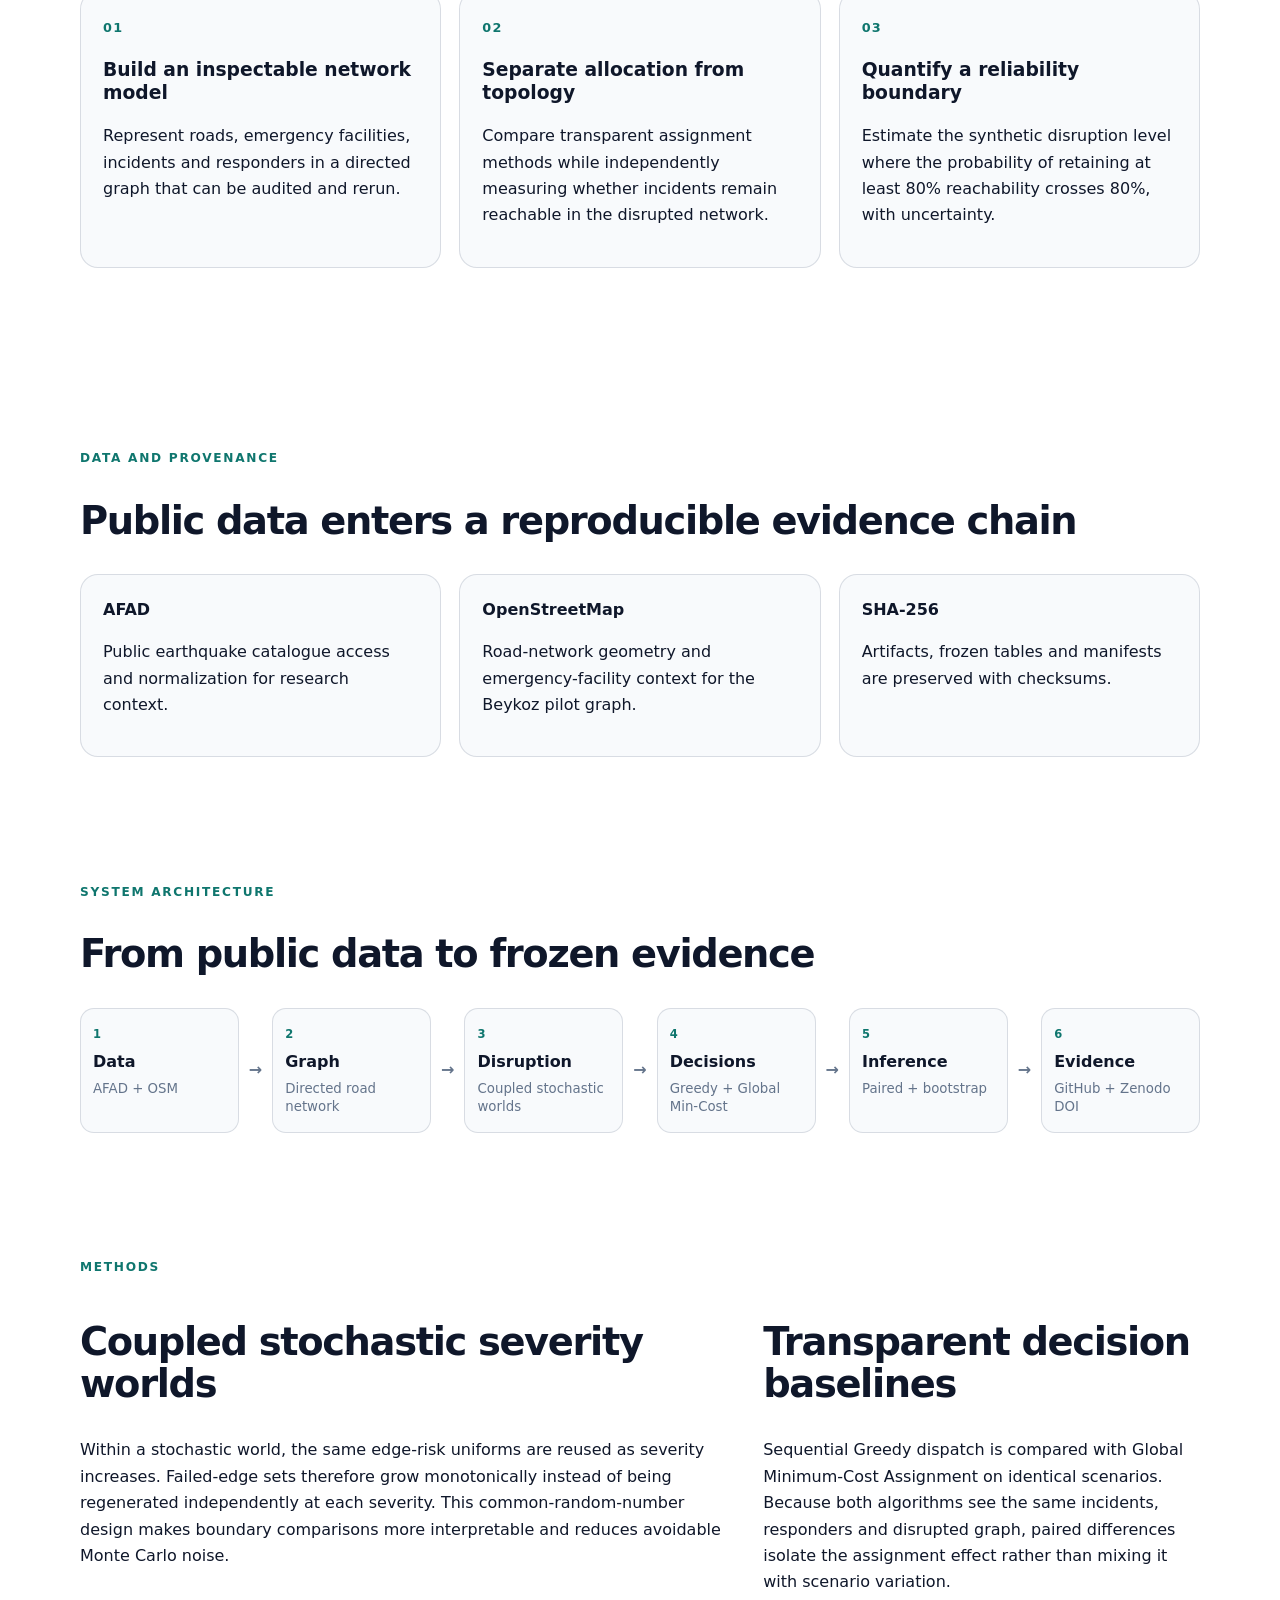
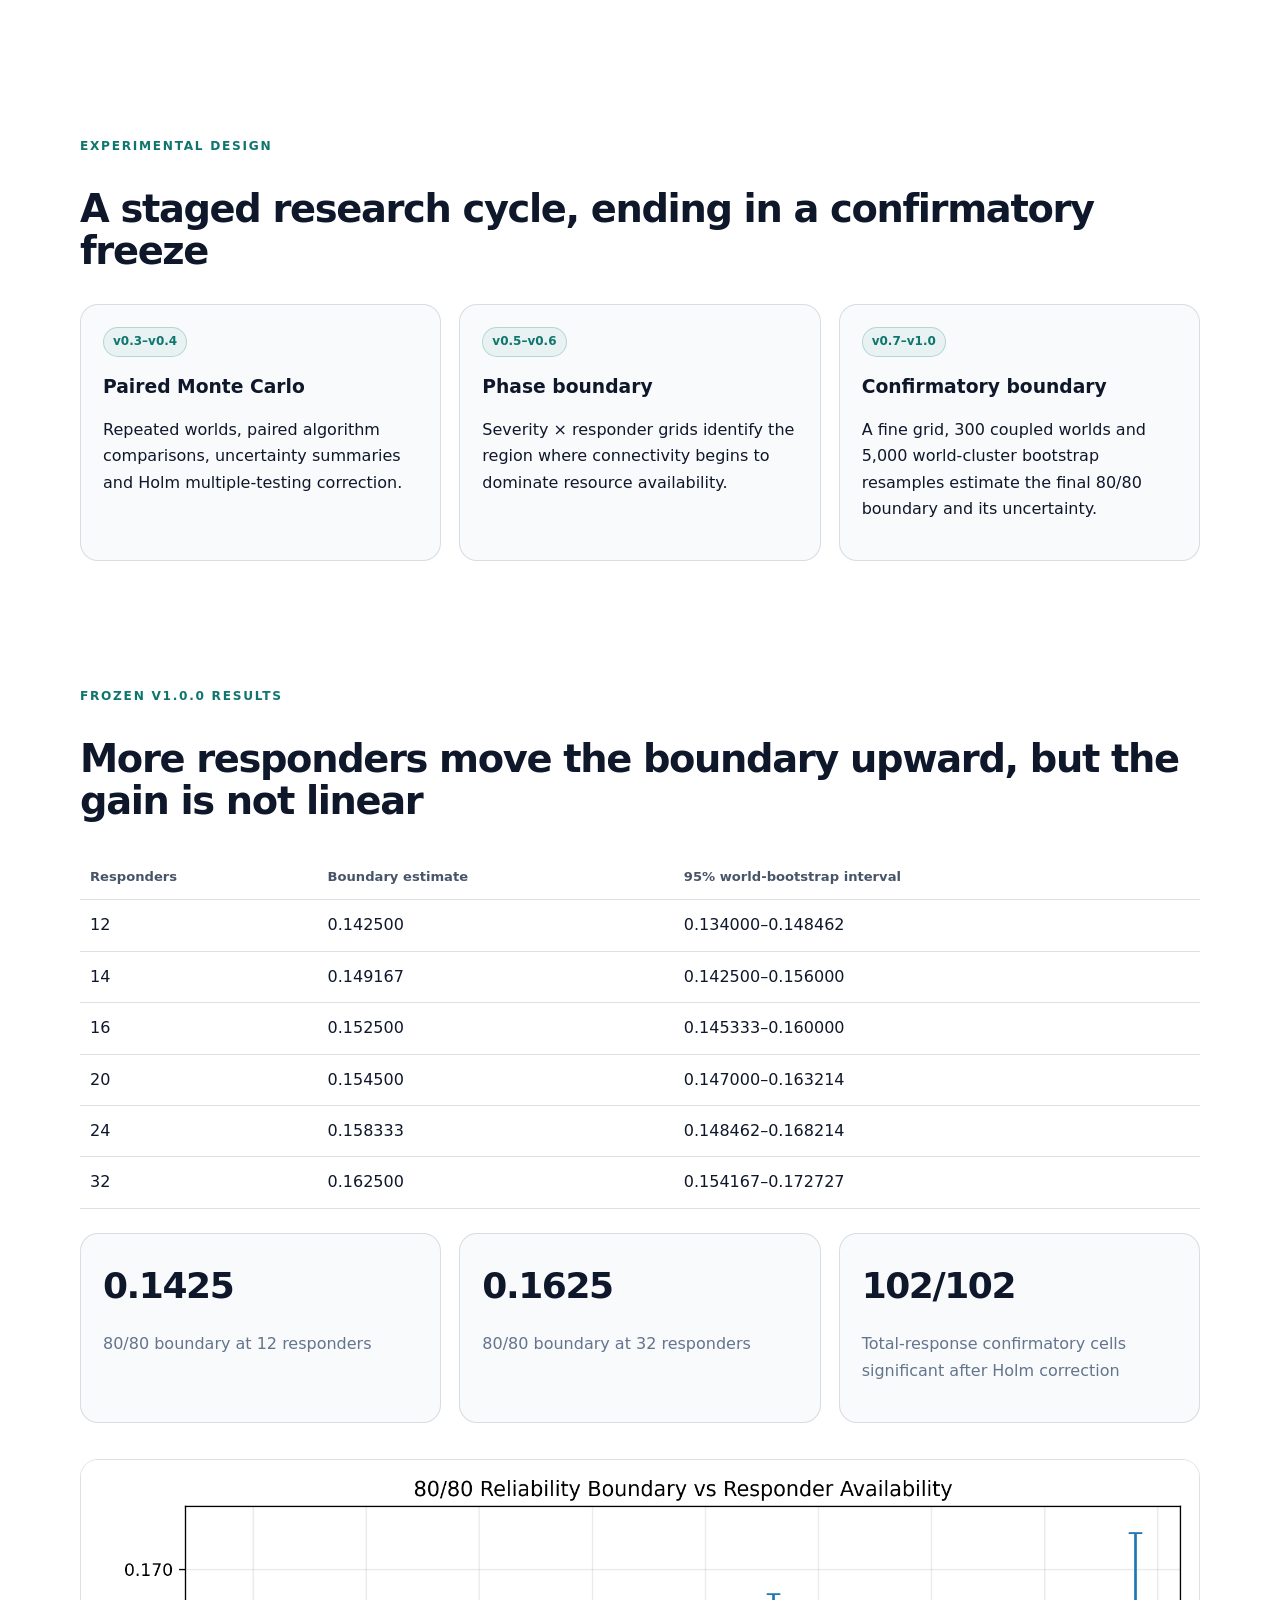
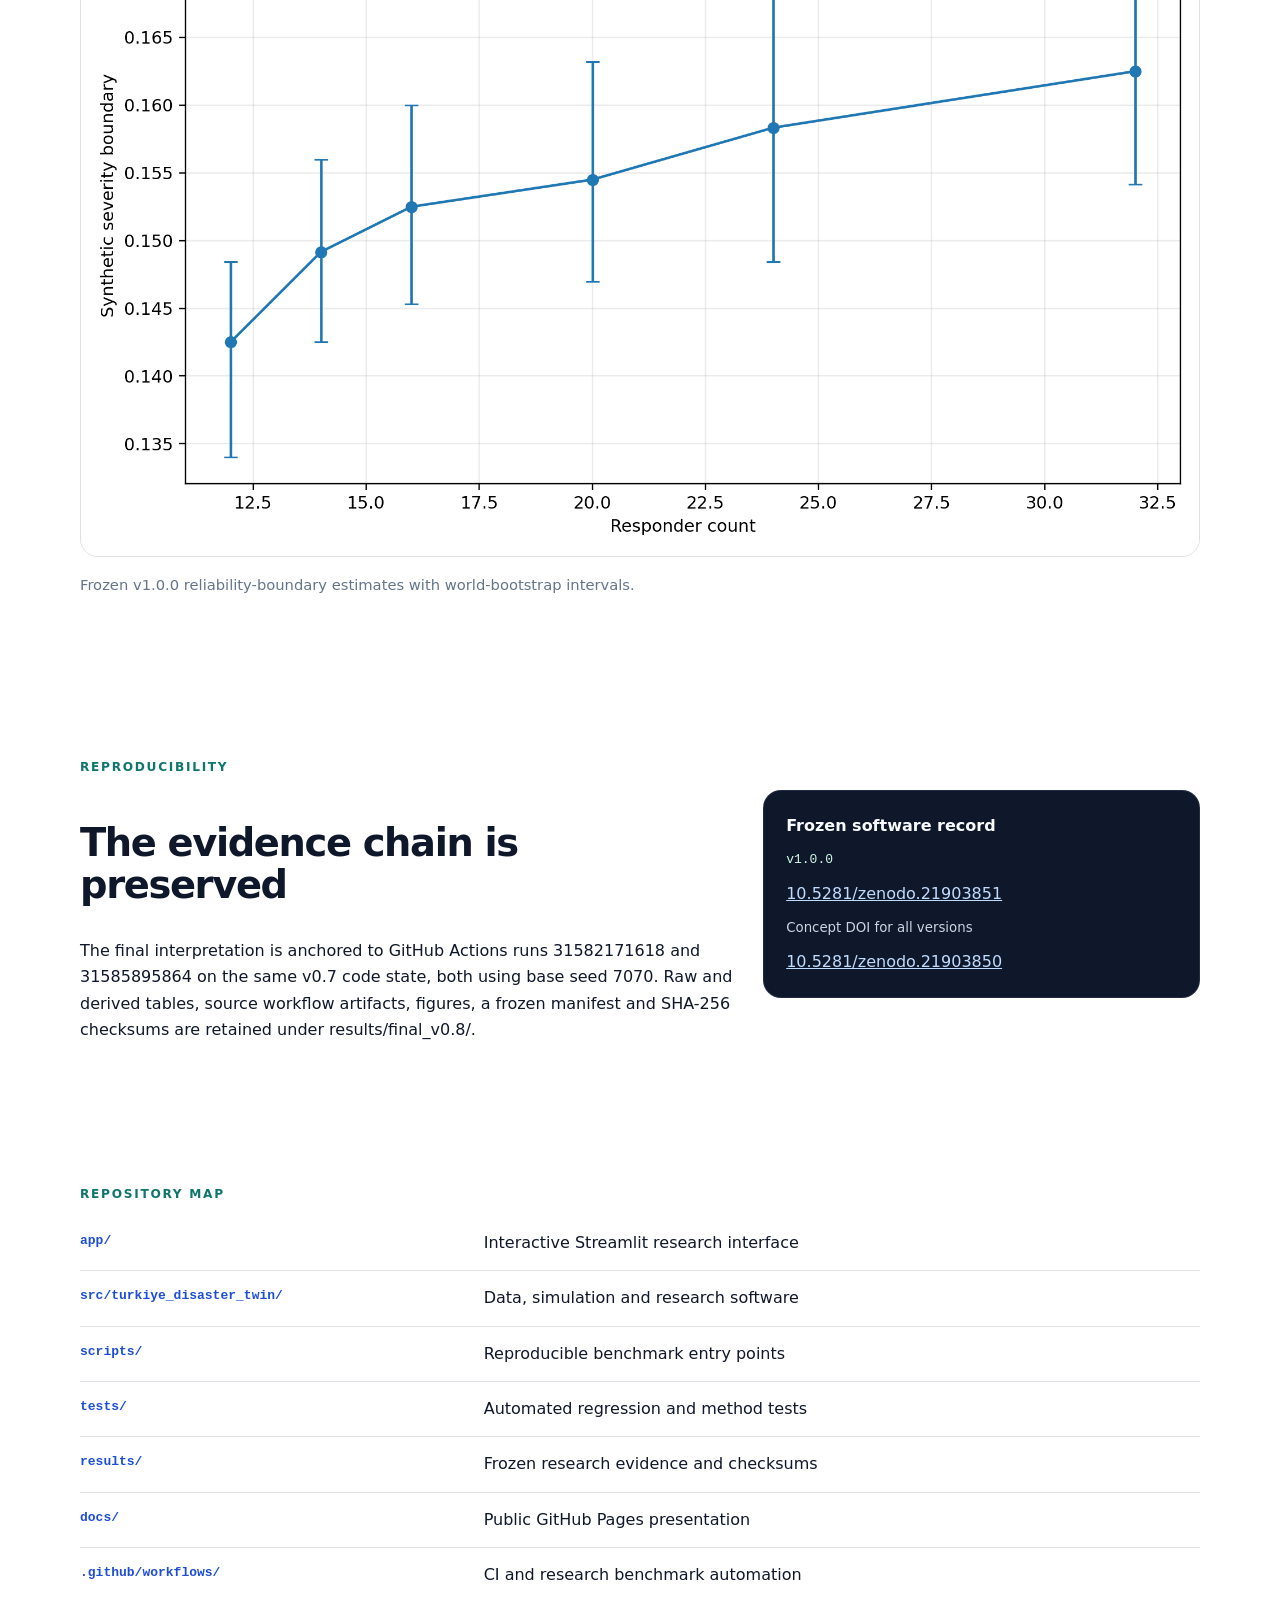
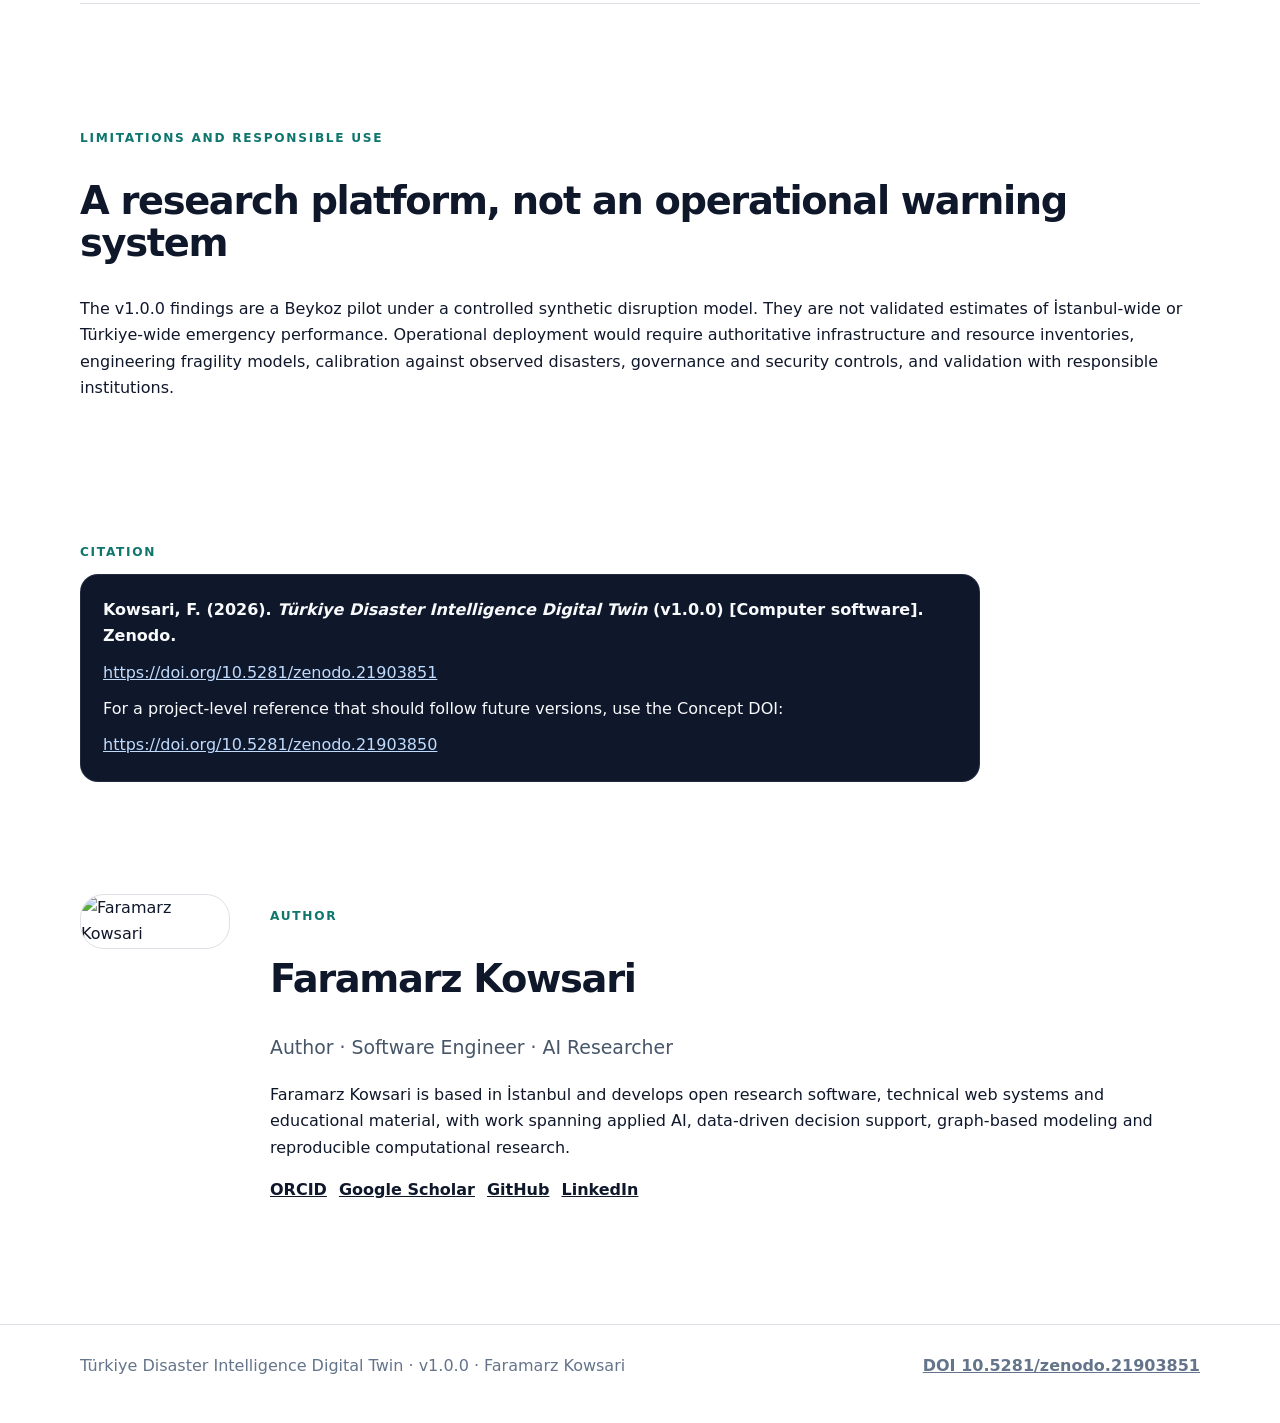
==== commit 7fdf6ed8: "Integrate published engrXiv preprint DOI 10.31224/7979" ====
--- a/docs/project.html
+++ b/docs/project.html
@@ -6,6 +6,7 @@
   <title>Project Details | Türkiye Disaster Intelligence Digital Twin v1.0.0</title>
   <meta name="description" content="Detailed architecture, methodology, experimental design, results, reproducibility and citation information for the Türkiye Disaster Intelligence Digital Twin v1.0.0 research release.">
   <meta name="author" content="Faramarz Kowsari">
+  <meta name="robots" content="index,follow,max-image-preview:large,max-snippet:-1,max-video-preview:-1">
   <meta name="citation_title" content="Türkiye Disaster Intelligence Digital Twin">
   <meta name="citation_author" content="Faramarz Kowsari">
   <meta name="citation_publication_date" content="2026-08-12">
@@ -13,6 +14,21 @@
   <meta name="citation_version" content="1.0.0">
   <link rel="cite-as" href="https://doi.org/10.5281/zenodo.21903851">
   <link rel="canonical" href="https://faramarzkowsari.github.io/turkiye-disaster-intelligence-digital-twin/project.html">
+  <meta property="og:type" content="website">
+  <meta property="og:title" content="Project Details | Türkiye Disaster Intelligence Digital Twin v1.0.0">
+  <meta property="og:description" content="Detailed architecture, methodology, experimental design, results, reproducibility and citation information for the Türkiye Disaster Intelligence Digital Twin v1.0.0 research release.">
+  <meta property="og:url" content="https://faramarzkowsari.github.io/turkiye-disaster-intelligence-digital-twin/project.html">
+  <meta property="og:site_name" content="Türkiye Disaster Intelligence Digital Twin">
+  <meta property="og:image" content="https://faramarzkowsari.github.io/turkiye-disaster-intelligence-digital-twin/assets/social-preview.jpg">
+  <meta property="og:image:secure_url" content="https://faramarzkowsari.github.io/turkiye-disaster-intelligence-digital-twin/assets/social-preview.jpg">
+  <meta property="og:image:type" content="image/jpeg">
+  <meta property="og:image:alt" content="Türkiye Disaster Intelligence Digital Twin — Faramarz Kowsari">
+  <meta name="twitter:image" content="https://faramarzkowsari.github.io/turkiye-disaster-intelligence-digital-twin/assets/social-preview.jpg">
+  <meta name="twitter:image:alt" content="Türkiye Disaster Intelligence Digital Twin — Faramarz Kowsari">
+  <link rel="image_src" href="https://faramarzkowsari.github.io/turkiye-disaster-intelligence-digital-twin/assets/social-preview.jpg">
+  <meta name="twitter:card" content="summary_large_image">
+  <meta name="twitter:title" content="Project Details | Türkiye Disaster Intelligence Digital Twin v1.0.0">
+  <meta name="twitter:description" content="Detailed architecture, methodology, experimental design, results, reproducibility and citation information for the Türkiye Disaster Intelligence Digital Twin v1.0.0 research release.">
   <link rel="stylesheet" href="assets/style.css">
   <script type="application/ld+json">
   {
@@ -22,7 +38,9 @@
     "version": "1.0.0",
     "identifier": [
       "https://doi.org/10.5281/zenodo.21903851",
-      "https://doi.org/10.5281/zenodo.21903850"
+      "https://doi.org/10.5281/zenodo.21903850",
+      "https://doi.org/10.17605/OSF.IO/ZTJXK",
+      "https://doi.org/10.31224/7979"
     ],
     "codeRepository": "https://github.com/FaramarzKowsari/turkiye-disaster-intelligence-digital-twin",
     "url": "https://faramarzkowsari.github.io/turkiye-disaster-intelligence-digital-twin/project.html",
@@ -78,7 +96,9 @@
         This page documents the complete v1.0.0 research chain.
       </p>
       <div class="actions">
+        <a class="button primary" href="https://doi.org/10.31224/7979">Published Preprint · 10.31224/7979</a>
         <a class="button primary" href="https://doi.org/10.5281/zenodo.21903851">DOI 10.5281/zenodo.21903851</a>
+        <a class="button" href="https://doi.org/10.17605/OSF.IO/ZTJXK">Accepted OSF Registration</a>
         <a class="button" href="https://doi.org/10.5281/zenodo.21903850"
            data-en="Concept DOI · all versions" data-tr="Concept DOI · tüm sürümler" data-es="Concept DOI · todas las versiones">Concept DOI · all versions</a>
         <a class="button" href="https://github.com/FaramarzKowsari/turkiye-disaster-intelligence-digital-twin/releases/tag/v1.0.0">GitHub v1.0.0</a>
@@ -96,6 +116,8 @@
     <div>
       <span class="kicker" data-en="PERSISTENT RESEARCH RECORD" data-tr="KALICI ARAŞTIRMA KAYDI" data-es="REGISTRO PERSISTENTE DE INVESTIGACIÓN">PERSISTENT RESEARCH RECORD</span>
       <strong>v1.0.0 DOI · 10.5281/zenodo.21903851</strong>
+      <strong><a href="https://doi.org/10.17605/OSF.IO/ZTJXK">OSF Registration DOI · 10.17605/OSF.IO/ZTJXK</a></strong>
+      <strong><a href="https://doi.org/10.31224/7979">engrXiv Preprint DOI · 10.31224/7979</a></strong>
       <span data-en="Concept DOI · 10.5281/zenodo.21903850 identifies the project across versions."
             data-tr="Concept DOI · 10.5281/zenodo.21903850 projenin tüm sürümlerini temsil eder."
             data-es="Concept DOI · 10.5281/zenodo.21903850 identifica el proyecto a través de todas sus versiones.">
--- a/docs/assets/style.css
+++ b/docs/assets/style.css
@@ -151,3 +151,32 @@
   .codepath { grid-template-columns: 1fr; gap: 6px; }
   .nav-right { width: 100%; align-items: flex-start; }
 }
+
+
+/* Project social preview */
+.project-preview {
+  margin-top: -18px;
+  margin-bottom: 42px;
+}
+
+.project-preview a {
+  display: block;
+  text-decoration: none;
+}
+
+.project-preview img {
+  display: block;
+  width: 100%;
+  height: auto;
+  border-radius: var(--radius);
+  border: 1px solid var(--line);
+  box-shadow: 0 20px 55px rgba(15, 23, 42, .11);
+  background: #fff;
+}
+
+@media (max-width: 820px) {
+  .project-preview {
+    margin-top: 0;
+    margin-bottom: 30px;
+  }
+}
